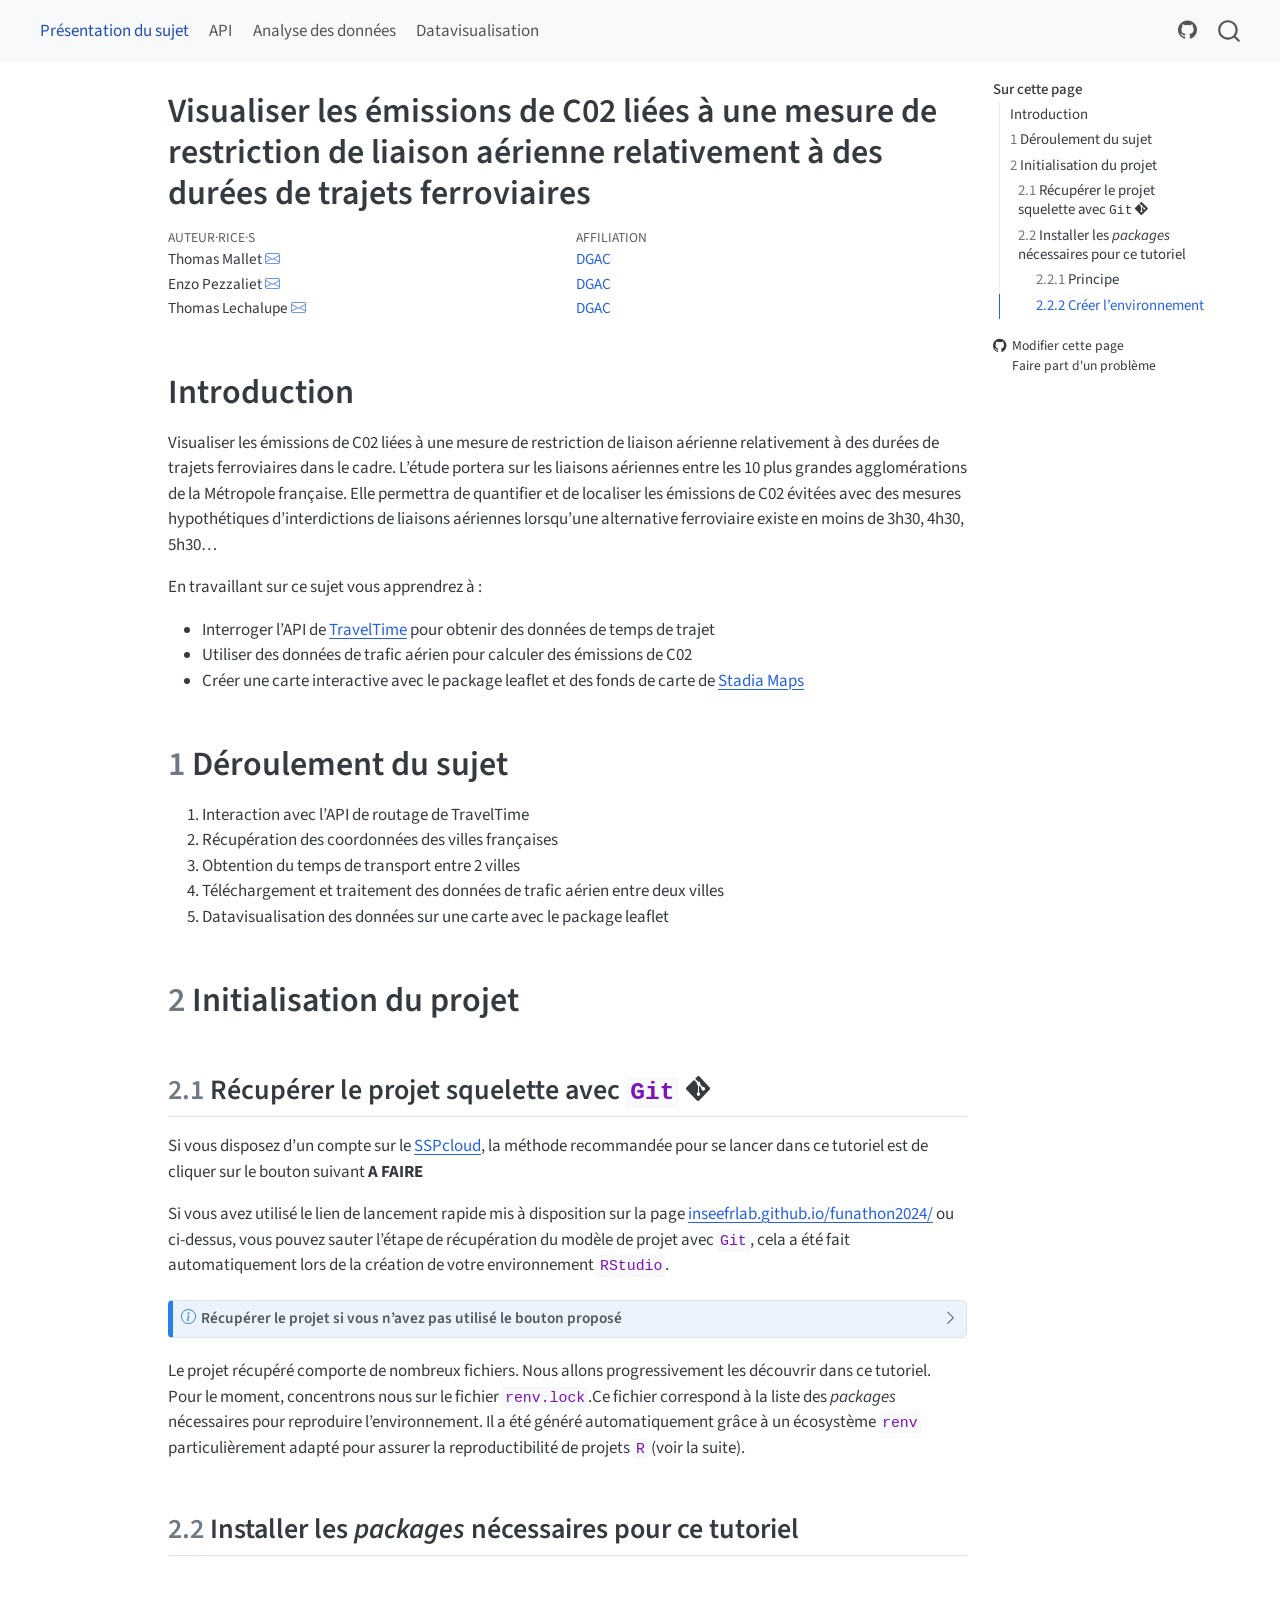
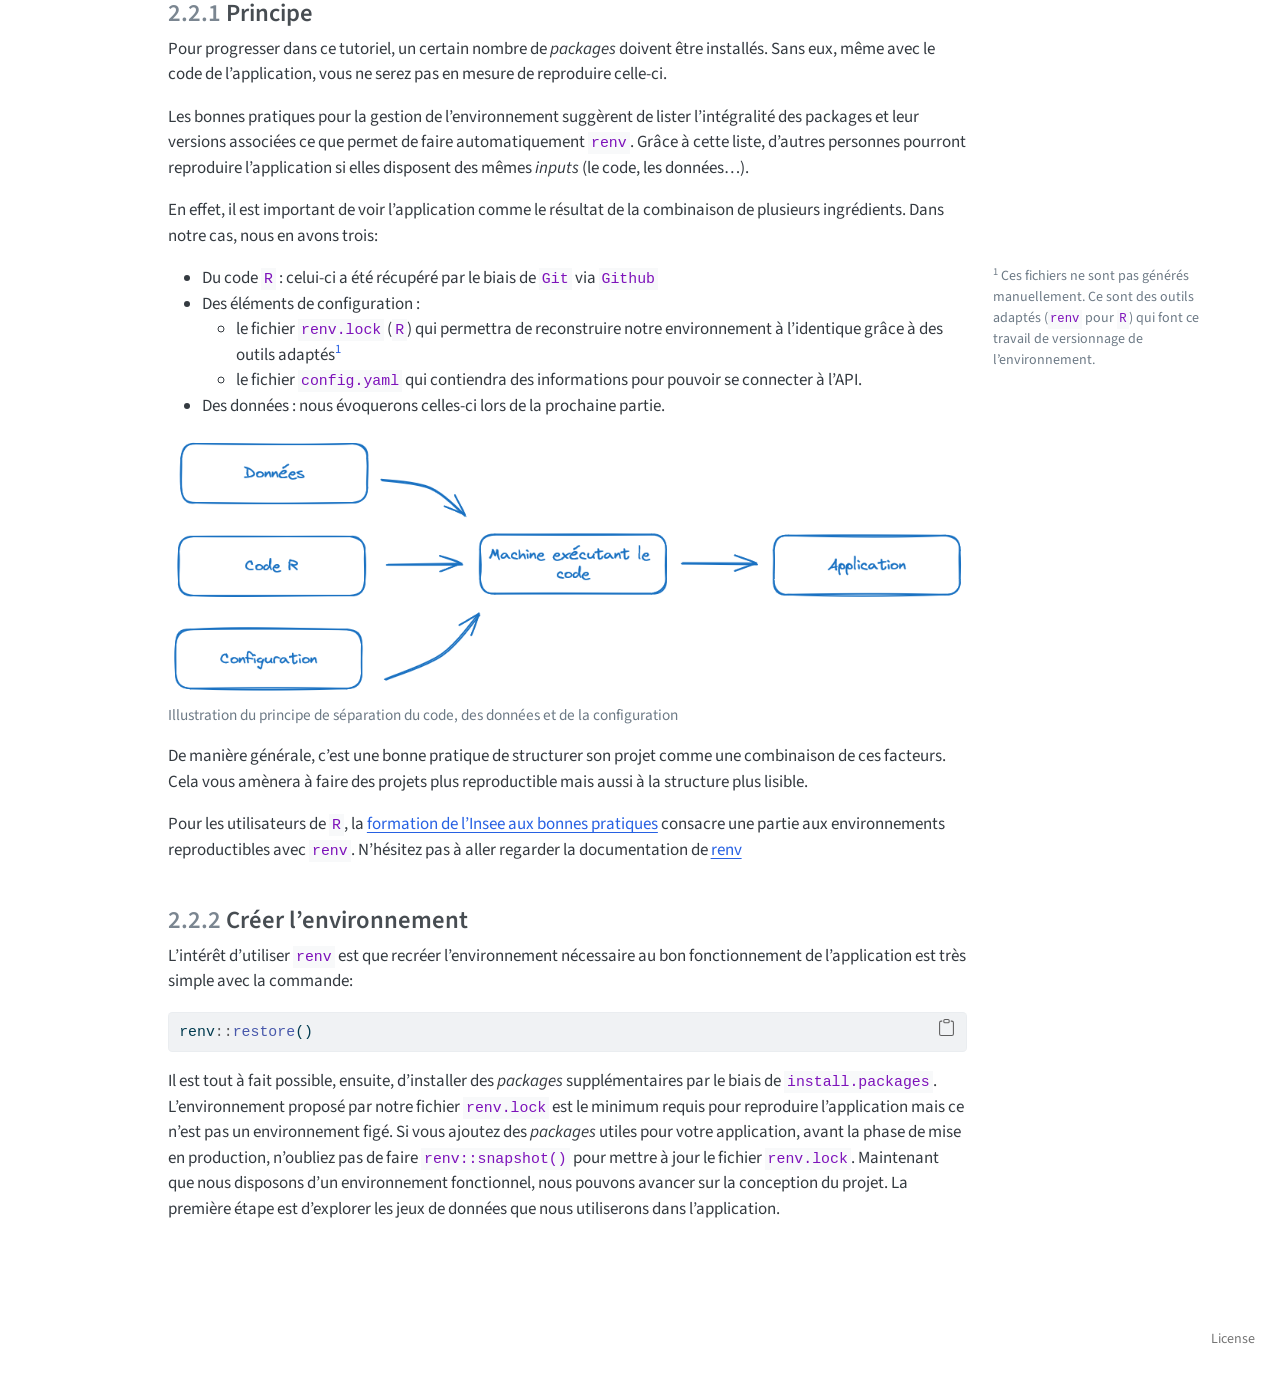
==== index.html @ 8d6a010e "Built site for gh-pages" ====
<!DOCTYPE html>
<html xmlns="http://www.w3.org/1999/xhtml" lang="fr-FR" xml:lang="fr-FR"><head>

<meta charset="utf-8">
<meta name="generator" content="quarto-1.4.555">

<meta name="viewport" content="width=device-width, initial-scale=1.0, user-scalable=yes">

<meta name="author" content="Thomas Mallet">
<meta name="author" content="Enzo Pezzaliet">
<meta name="author" content="Thomas Lechalupe">

<title>Funathon 2024 - Sujet 2 - Visualiser les émissions de C02 liées à une mesure de restriction de liaison aérienne relativement à des durées de trajets ferroviaires</title>
<style>
code{white-space: pre-wrap;}
span.smallcaps{font-variant: small-caps;}
div.columns{display: flex; gap: min(4vw, 1.5em);}
div.column{flex: auto; overflow-x: auto;}
div.hanging-indent{margin-left: 1.5em; text-indent: -1.5em;}
ul.task-list{list-style: none;}
ul.task-list li input[type="checkbox"] {
  width: 0.8em;
  margin: 0 0.8em 0.2em -1em; /* quarto-specific, see https://github.com/quarto-dev/quarto-cli/issues/4556 */ 
  vertical-align: middle;
}
/* CSS for syntax highlighting */
pre > code.sourceCode { white-space: pre; position: relative; }
pre > code.sourceCode > span { line-height: 1.25; }
pre > code.sourceCode > span:empty { height: 1.2em; }
.sourceCode { overflow: visible; }
code.sourceCode > span { color: inherit; text-decoration: inherit; }
div.sourceCode { margin: 1em 0; }
pre.sourceCode { margin: 0; }
@media screen {
div.sourceCode { overflow: auto; }
}
@media print {
pre > code.sourceCode { white-space: pre-wrap; }
pre > code.sourceCode > span { text-indent: -5em; padding-left: 5em; }
}
pre.numberSource code
  { counter-reset: source-line 0; }
pre.numberSource code > span
  { position: relative; left: -4em; counter-increment: source-line; }
pre.numberSource code > span > a:first-child::before
  { content: counter(source-line);
    position: relative; left: -1em; text-align: right; vertical-align: baseline;
    border: none; display: inline-block;
    -webkit-touch-callout: none; -webkit-user-select: none;
    -khtml-user-select: none; -moz-user-select: none;
    -ms-user-select: none; user-select: none;
    padding: 0 4px; width: 4em;
  }
pre.numberSource { margin-left: 3em;  padding-left: 4px; }
div.sourceCode
  {   }
@media screen {
pre > code.sourceCode > span > a:first-child::before { text-decoration: underline; }
}
</style>


<script src="site_libs/quarto-nav/quarto-nav.js"></script>
<script src="site_libs/quarto-nav/headroom.min.js"></script>
<script src="site_libs/clipboard/clipboard.min.js"></script>
<script src="site_libs/quarto-search/autocomplete.umd.js"></script>
<script src="site_libs/quarto-search/fuse.min.js"></script>
<script src="site_libs/quarto-search/quarto-search.js"></script>
<meta name="quarto:offset" content="./">
<script src="site_libs/quarto-html/quarto.js"></script>
<script src="site_libs/quarto-html/popper.min.js"></script>
<script src="site_libs/quarto-html/tippy.umd.min.js"></script>
<script src="site_libs/quarto-html/anchor.min.js"></script>
<link href="site_libs/quarto-html/tippy.css" rel="stylesheet">
<link href="site_libs/quarto-html/quarto-syntax-highlighting.css" rel="stylesheet" id="quarto-text-highlighting-styles">
<script src="site_libs/bootstrap/bootstrap.min.js"></script>
<link href="site_libs/bootstrap/bootstrap-icons.css" rel="stylesheet">
<link href="site_libs/bootstrap/bootstrap.min.css" rel="stylesheet" id="quarto-bootstrap" data-mode="light">
<link href="site_libs/quarto-contrib/fontawesome6-0.1.0/all.css" rel="stylesheet">
<link href="site_libs/quarto-contrib/fontawesome6-0.1.0/latex-fontsize.css" rel="stylesheet">
<script id="quarto-search-options" type="application/json">{
  "location": "navbar",
  "copy-button": false,
  "collapse-after": 3,
  "panel-placement": "end",
  "type": "overlay",
  "limit": 50,
  "keyboard-shortcut": [
    "f",
    "/",
    "s"
  ],
  "show-item-context": false,
  "language": {
    "search-no-results-text": "Pas de résultats",
    "search-matching-documents-text": "documents trouvés",
    "search-copy-link-title": "Copier le lien vers la recherche",
    "search-hide-matches-text": "Cacher les correspondances additionnelles",
    "search-more-match-text": "correspondance de plus dans ce document",
    "search-more-matches-text": "correspondances de plus dans ce document",
    "search-clear-button-title": "Effacer",
    "search-text-placeholder": "",
    "search-detached-cancel-button-title": "Annuler",
    "search-submit-button-title": "Envoyer",
    "search-label": "Recherche"
  }
}</script>


<link rel="stylesheet" href="style/custom_styles.css">
<meta property="og:title" content="Funathon 2024 - Sujet 2 - Visualiser les émissions de C02 liées à une mesure de restriction de liaison aérienne relativement à des durées de trajets ferroviaires">
<meta property="og:description" content="Visualiser les émissions de C02 liées à une mesure de restriction de liaison aérienne relativement à des durées de trajets ferroviaires dans le cadre. L’étude portera sur les liaisons aériennes entre les 10 plus grandes agglomérations de la Métropole française. Elle permettra de quantifier et de localiser les émissions de C02 évitées avec des mesures hypothétiques d’interdictions de liaisons aériennes lorsqu’une alternative ferroviaire existe en moins de 3h30, 4h30, 5h30…">
<meta property="og:site_name" content="Funathon 2024 - Sujet 2">
</head>

<body class="nav-fixed">

<div id="quarto-search-results"></div>
  <header id="quarto-header" class="headroom fixed-top">
    <nav class="navbar navbar-expand-lg " data-bs-theme="dark">
      <div class="navbar-container container-fluid">
            <div id="quarto-search" class="" title="Recherche"></div>
          <button class="navbar-toggler" type="button" data-bs-toggle="collapse" data-bs-target="#navbarCollapse" aria-controls="navbarCollapse" aria-expanded="false" aria-label="Basculer la navigation" onclick="if (window.quartoToggleHeadroom) { window.quartoToggleHeadroom(); }">
  <span class="navbar-toggler-icon"></span>
</button>
          <div class="collapse navbar-collapse" id="navbarCollapse">
            <ul class="navbar-nav navbar-nav-scroll me-auto">
  <li class="nav-item">
    <a class="nav-link active" href="./index.html" aria-current="page"> 
<span class="menu-text">Présentation du sujet</span></a>
  </li>  
  <li class="nav-item">
    <a class="nav-link" href="./1-api.html"> 
<span class="menu-text">API</span></a>
  </li>  
  <li class="nav-item">
    <a class="nav-link" href="./2-analyse.html"> 
<span class="menu-text">Analyse des données</span></a>
  </li>  
  <li class="nav-item">
    <a class="nav-link" href="./3-dataviz.html"> 
<span class="menu-text">Datavisualisation</span></a>
  </li>  
</ul>
            <ul class="navbar-nav navbar-nav-scroll ms-auto">
  <li class="nav-item compact">
    <a class="nav-link" href="https://github.com/InseeFrLab/funathon2024_sujet1"> <i class="bi bi-github" role="img" aria-label="GitHub">
</i> 
<span class="menu-text"></span></a>
  </li>  
</ul>
          </div> <!-- /navcollapse -->
          <div class="quarto-navbar-tools">
</div>
      </div> <!-- /container-fluid -->
    </nav>
</header>
<!-- content -->
<div id="quarto-content" class="quarto-container page-columns page-rows-contents page-layout-article page-navbar">
<!-- sidebar -->
<!-- margin-sidebar -->
    <div id="quarto-margin-sidebar" class="sidebar margin-sidebar">
        <nav id="TOC" role="doc-toc" class="toc-active">
    <h2 id="toc-title">Sur cette page</h2>
   
  <ul>
  <li><a href="#introduction" id="toc-introduction" class="nav-link active" data-scroll-target="#introduction">Introduction</a></li>
  <li><a href="#déroulement-du-sujet" id="toc-déroulement-du-sujet" class="nav-link" data-scroll-target="#déroulement-du-sujet"><span class="header-section-number">1</span> Déroulement du sujet</a></li>
  <li><a href="#initialisation-du-projet" id="toc-initialisation-du-projet" class="nav-link" data-scroll-target="#initialisation-du-projet"><span class="header-section-number">2</span> Initialisation du projet</a>
  <ul class="collapse">
  <li><a href="#récupérer-le-projet-squelette-avec-git" id="toc-récupérer-le-projet-squelette-avec-git" class="nav-link" data-scroll-target="#récupérer-le-projet-squelette-avec-git"><span class="header-section-number">2.1</span> Récupérer le projet squelette avec <code>Git</code> <i class="fa-brands fa-git-alt" aria-label="git-alt"></i></a></li>
  <li><a href="#installer-les-packages-nécessaires-pour-ce-tutoriel" id="toc-installer-les-packages-nécessaires-pour-ce-tutoriel" class="nav-link" data-scroll-target="#installer-les-packages-nécessaires-pour-ce-tutoriel"><span class="header-section-number">2.2</span> Installer les <em>packages</em> nécessaires pour ce tutoriel</a>
  <ul class="collapse">
  <li><a href="#principe" id="toc-principe" class="nav-link" data-scroll-target="#principe"><span class="header-section-number">2.2.1</span> Principe</a></li>
  <li><a href="#créer-lenvironnement" id="toc-créer-lenvironnement" class="nav-link" data-scroll-target="#créer-lenvironnement"><span class="header-section-number">2.2.2</span> Créer l’environnement</a></li>
  </ul></li>
  </ul></li>
  </ul>
<div class="toc-actions"><ul><li><a href="https://github.com/InseeFrLab/funathon2024_sujet1/edit/main/index.qmd" class="toc-action"><i class="bi bi-github"></i>Modifier cette page</a></li><li><a href="https://github.com/InseeFrLab/funathon2024_sujet1/issues/new" class="toc-action"><i class="bi empty"></i>Faire part d'un problème</a></li></ul></div></nav>
    </div>
<!-- main -->
<main class="content page-columns page-full" id="quarto-document-content">

<header id="title-block-header" class="quarto-title-block default">
<div class="quarto-title">
<h1 class="title">Visualiser les émissions de C02 liées à une mesure de restriction de liaison aérienne relativement à des durées de trajets ferroviaires</h1>
</div>


<div class="quarto-title-meta-author">
  <div class="quarto-title-meta-heading">Auteur·rice·s</div>
  <div class="quarto-title-meta-heading">Affiliation</div>
  
    <div class="quarto-title-meta-contents">
    <p class="author">Thomas Mallet <a href="mailto:thomas.mallet@aviation-civile.gouv.fr" class="quarto-title-author-email"><i class="bi bi-envelope"></i></a> </p>
  </div>
  <div class="quarto-title-meta-contents">
        <p class="affiliation">
            <a href="https://droits-passagers-aeriens.aviation-civile.gouv.fr/public/qui-sommes-nous">DGAC</a>
          </p>
      </div>
    <div class="quarto-title-meta-contents">
    <p class="author">Enzo Pezzaliet <a href="mailto:enzo.pezzali@aviation-civile.gouv.fr" class="quarto-title-author-email"><i class="bi bi-envelope"></i></a> </p>
  </div>
  <div class="quarto-title-meta-contents">
        <p class="affiliation">
            <a href="https://droits-passagers-aeriens.aviation-civile.gouv.fr/public/qui-sommes-nous">DGAC</a>
          </p>
      </div>
    <div class="quarto-title-meta-contents">
    <p class="author">Thomas Lechalupe <a href="mailto:thomas.lechalupe@aviation-civile.gouv.fr" class="quarto-title-author-email"><i class="bi bi-envelope"></i></a> </p>
  </div>
  <div class="quarto-title-meta-contents">
        <p class="affiliation">
            <a href="https://droits-passagers-aeriens.aviation-civile.gouv.fr/public/qui-sommes-nous">DGAC</a>
          </p>
      </div>
  </div>

<div class="quarto-title-meta">

      
  
    
  </div>
  


</header>


<section id="introduction" class="level1 unnumbered">
<h1 class="unnumbered">Introduction</h1>
<p>Visualiser les émissions de C02 liées à une mesure de restriction de liaison aérienne relativement à des durées de trajets ferroviaires dans le cadre. L’étude portera sur les liaisons aériennes entre les 10 plus grandes agglomérations de la Métropole française. Elle permettra de quantifier et de localiser les émissions de C02 évitées avec des mesures hypothétiques d’interdictions de liaisons aériennes lorsqu’une alternative ferroviaire existe en moins de 3h30, 4h30, 5h30…</p>
<p>En travaillant sur ce sujet vous apprendrez à :</p>
<ul>
<li>Interroger l’API de <a href="https://traveltime.com/">TravelTime</a> pour obtenir des données de temps de trajet</li>
<li>Utiliser des données de trafic aérien pour calculer des émissions de C02</li>
<li>Créer une carte interactive avec le package leaflet et des fonds de carte de <a href="https://stadiamaps.com/">Stadia Maps</a></li>
</ul>
</section>
<section id="déroulement-du-sujet" class="level1" data-number="1">
<h1 data-number="1"><span class="header-section-number">1</span> Déroulement du sujet</h1>
<ol type="1">
<li>Interaction avec l’API de routage de TravelTime</li>
<li>Récupération des coordonnées des villes françaises</li>
<li>Obtention du temps de transport entre 2 villes</li>
<li>Téléchargement et traitement des données de trafic aérien entre deux villes</li>
<li>Datavisualisation des données sur une carte avec le package leaflet</li>
</ol>
</section>
<section id="initialisation-du-projet" class="level1 page-columns page-full" data-number="2">
<h1 data-number="2"><span class="header-section-number">2</span> Initialisation du projet</h1>
<section id="récupérer-le-projet-squelette-avec-git" class="level2" data-number="2.1">
<h2 data-number="2.1" class="anchored" data-anchor-id="récupérer-le-projet-squelette-avec-git"><span class="header-section-number">2.1</span> Récupérer le projet squelette avec <code>Git</code> <i class="fa-brands fa-git-alt" aria-label="git-alt"></i></h2>
<p>Si vous disposez d’un compte sur le <a href="https://www.sspcloud.fr/">SSPcloud</a>, la méthode recommandée pour se lancer dans ce tutoriel est de cliquer sur le bouton suivant <strong>A FAIRE</strong></p>
<p>Si vous avez utilisé le lien de lancement rapide mis à disposition sur la page <a href="https://inseefrlab.github.io/funathon2024/">inseefrlab.github.io/funathon2024/</a> ou ci-dessus, vous pouvez sauter l’étape de récupération du modèle de projet avec <code>Git</code>, cela a été fait automatiquement lors de la création de votre environnement <code>RStudio</code>.</p>
<div class="callout callout-style-default callout-note callout-titled">
<div class="callout-header d-flex align-content-center" data-bs-toggle="collapse" data-bs-target=".callout-1-contents" aria-controls="callout-1" aria-expanded="false" aria-label="Toggle callout">
<div class="callout-icon-container">
<i class="callout-icon"></i>
</div>
<div class="callout-title-container flex-fill">
Récupérer le projet si vous n’avez pas utilisé le bouton proposé
</div>
<div class="callout-btn-toggle d-inline-block border-0 py-1 ps-1 pe-0 float-end"><i class="callout-toggle"></i></div>
</div>
<div id="callout-1" class="callout-1-contents callout-collapse collapse">
<div class="callout-body-container callout-body">
<div class="tabset-margin-container"></div><div class="panel-tabset">
<ul class="nav nav-tabs" role="tablist"><li class="nav-item" role="presentation"><a class="nav-link active" id="tabset-1-1-tab" data-bs-toggle="tab" data-bs-target="#tabset-1-1" role="tab" aria-controls="tabset-1-1" aria-selected="true">Interface graphique</a></li><li class="nav-item" role="presentation"><a class="nav-link" id="tabset-1-2-tab" data-bs-toggle="tab" data-bs-target="#tabset-1-2" role="tab" aria-controls="tabset-1-2" aria-selected="false">Depuis le terminal</a></li></ul>
<div class="tab-content">
<div id="tabset-1-1" class="tab-pane active" role="tabpanel" aria-labelledby="tabset-1-1-tab">
<p>La fiche <code>utilitR</code> sur l’<a href="https://book.utilitr.org/03_Fiches_thematiques/Fiche_git_utilisation.html#recuperer-url">utilisation de <code>Git</code></a> explicite la démarche générale pour récupérer du code grâce à <code>Git</code>. Il est recommandé de lire celle-ci si vous n’êtes pas familier de <code>Git</code>.</p>
<p>Les étapes suivantes permettront de récupérer le projet:</p>
<ul>
<li>1️⃣ En premier lieu, dans <code>RStudio</code>, créer un nouveau projet et sélectionner <code>Version Control</code>.</li>
</ul>
<p><img src="https://book.utilitr.org/pics_resized/git/create_project_1.png" class="img-fluid"></p>
<ul>
<li>2️⃣ Choisir <code>Git</code>, ce qui devrait ouvrir une fenêtre similaire à celle ci-dessous :</li>
</ul>
<p><img src="https://book.utilitr.org/pics_resized/git/create_project_2.png" class="img-fluid"></p>
<ul>
<li>3️⃣ Dans la fenêtre <code>Repository URL</code>, copier <code>{.r}https://github.com/inseefrlab/funathon2024_sujet1.git</code> laisser les valeurs par défaut qui viennent ensuite et créer le projet.</li>
</ul>
</div>
<div id="tabset-1-2" class="tab-pane" role="tabpanel" aria-labelledby="tabset-1-2-tab">
<p>Après avoir ouvert un terminal dans <code>RStudio</code>, exécuter</p>
<div class="sourceCode" id="cb1"><pre class="sourceCode bash code-with-copy"><code class="sourceCode bash"><span id="cb1-1"><a href="#cb1-1" aria-hidden="true" tabindex="-1"></a><span class="fu">git</span> clone https://github.com/inseefrlab/funathon2024_sujet1.git</span></code><button title="Copier vers le presse-papier" class="code-copy-button"><i class="bi"></i></button></pre></div>
<p>puis, dans l’explorateur de fichiers (fenêtre en bas à droite), cliquer sur le fichier <code>RTraffic.Rproj</code> pour ouvrir le projet.</p>
</div>
</div>
</div>
</div>
</div>
</div>
<p>Le projet récupéré comporte de nombreux fichiers. Nous allons progressivement les découvrir dans ce tutoriel. Pour le moment, concentrons nous sur le fichier <code>renv.lock</code>.Ce fichier correspond à la liste des <em>packages</em> nécessaires pour reproduire l’environnement. Il a été généré automatiquement grâce à un écosystème <code>renv</code> particulièrement adapté pour assurer la reproductibilité de projets <code>R</code> (voir la suite).</p>
</section>
<section id="installer-les-packages-nécessaires-pour-ce-tutoriel" class="level2 page-columns page-full" data-number="2.2">
<h2 data-number="2.2" class="anchored" data-anchor-id="installer-les-packages-nécessaires-pour-ce-tutoriel"><span class="header-section-number">2.2</span> Installer les <em>packages</em> nécessaires pour ce tutoriel</h2>
<section id="principe" class="level3 page-columns page-full" data-number="2.2.1">
<h3 data-number="2.2.1" class="anchored" data-anchor-id="principe"><span class="header-section-number">2.2.1</span> Principe</h3>
<p>Pour progresser dans ce tutoriel, un certain nombre de <em>packages</em> doivent être installés. Sans eux, même avec le code de l’application, vous ne serez pas en mesure de reproduire celle-ci.</p>
<p>Les bonnes pratiques pour la gestion de l’environnement suggèrent de lister l’intégralité des packages et leur versions associées ce que permet de faire automatiquement <code>renv</code>. Grâce à cette liste, d’autres personnes pourront reproduire l’application si elles disposent des mêmes <em>inputs</em> (le code, les données…).</p>
<p>En effet, il est important de voir l’application comme le résultat de la combinaison de plusieurs ingrédients. Dans notre cas, nous en avons trois:</p>
<ul>
<li>Du code <code>R</code> : celui-ci a été récupéré par le biais de <code>Git</code> via <code>Github</code></li>
<li>Des éléments de configuration :
<ul>
<li>le fichier <code>renv.lock</code> (<code>R</code>) qui permettra de reconstruire notre environnement à l’identique grâce à des outils adaptés<a href="#fn1" class="footnote-ref" id="fnref1" role="doc-noteref"><sup>1</sup></a></li>
<li>le fichier <code>config.yaml</code> qui contiendra des informations pour pouvoir se connecter à l’API.</li>
</ul></li>
<li>Des données : nous évoquerons celles-ci lors de la prochaine partie.</li>
</ul>
<div class="no-row-height column-margin column-container"><div id="fn1"><p><sup>1</sup>&nbsp;Ces fichiers ne sont pas générés manuellement. Ce sont des outils adaptés (<code>renv</code> pour <code>R</code>) qui font ce travail de versionnage de l’environnement.</p></div></div><div class="quarto-figure quarto-figure-center">
<figure class="figure">
<p><img src="img/environment.png" class="img-fluid figure-img"></p>
<figcaption>Illustration du principe de séparation du code, des données et de la configuration</figcaption>
</figure>
</div>
<p>De manière générale, c’est une bonne pratique de structurer son projet comme une combinaison de ces facteurs. Cela vous amènera à faire des projets plus reproductible mais aussi à la structure plus lisible.</p>
<p>Pour les utilisateurs de <code>R</code>, la <a href="https://inseefrlab.github.io/formation-bonnes-pratiques-git-R/">formation de l’Insee aux bonnes pratiques</a> consacre une partie aux environnements reproductibles avec <code>renv</code>. N’hésitez pas à aller regarder la documentation de <a href="https://rstudio.github.io/renv/articles/renv.html">renv</a></p>
</section>
<section id="créer-lenvironnement" class="level3" data-number="2.2.2">
<h3 data-number="2.2.2" class="anchored" data-anchor-id="créer-lenvironnement"><span class="header-section-number">2.2.2</span> Créer l’environnement</h3>
<p>L’intérêt d’utiliser <code>renv</code> est que recréer l’environnement nécessaire au bon fonctionnement de l’application est très simple avec la commande:</p>
<div class="sourceCode" id="cb2"><pre class="sourceCode r code-with-copy"><code class="sourceCode r"><span id="cb2-1"><a href="#cb2-1" aria-hidden="true" tabindex="-1"></a>renv<span class="sc">::</span><span class="fu">restore</span>()</span></code><button title="Copier vers le presse-papier" class="code-copy-button"><i class="bi"></i></button></pre></div>
<p>Il est tout à fait possible, ensuite, d’installer des <em>packages</em> supplémentaires par le biais de <code>install.packages</code>. L’environnement proposé par notre fichier <code>renv.lock</code> est le minimum requis pour reproduire l’application mais ce n’est pas un environnement figé. Si vous ajoutez des <em>packages</em> utiles pour votre application, avant la phase de mise en production, n’oubliez pas de faire <code>renv::snapshot()</code> pour mettre à jour le fichier <code>renv.lock</code>. Maintenant que nous disposons d’un environnement fonctionnel, nous pouvons avancer sur la conception du projet. La première étape est d’explorer les jeux de données que nous utiliserons dans l’application.</p>


</section>
</section>
</section>


</main> <!-- /main -->
<script id="quarto-html-after-body" type="application/javascript">
window.document.addEventListener("DOMContentLoaded", function (event) {
  const toggleBodyColorMode = (bsSheetEl) => {
    const mode = bsSheetEl.getAttribute("data-mode");
    const bodyEl = window.document.querySelector("body");
    if (mode === "dark") {
      bodyEl.classList.add("quarto-dark");
      bodyEl.classList.remove("quarto-light");
    } else {
      bodyEl.classList.add("quarto-light");
      bodyEl.classList.remove("quarto-dark");
    }
  }
  const toggleBodyColorPrimary = () => {
    const bsSheetEl = window.document.querySelector("link#quarto-bootstrap");
    if (bsSheetEl) {
      toggleBodyColorMode(bsSheetEl);
    }
  }
  toggleBodyColorPrimary();  
  const icon = "";
  const anchorJS = new window.AnchorJS();
  anchorJS.options = {
    placement: 'right',
    icon: icon
  };
  anchorJS.add('.anchored');
  const isCodeAnnotation = (el) => {
    for (const clz of el.classList) {
      if (clz.startsWith('code-annotation-')) {                     
        return true;
      }
    }
    return false;
  }
  const clipboard = new window.ClipboardJS('.code-copy-button', {
    text: function(trigger) {
      const codeEl = trigger.previousElementSibling.cloneNode(true);
      for (const childEl of codeEl.children) {
        if (isCodeAnnotation(childEl)) {
          childEl.remove();
        }
      }
      return codeEl.innerText;
    }
  });
  clipboard.on('success', function(e) {
    // button target
    const button = e.trigger;
    // don't keep focus
    button.blur();
    // flash "checked"
    button.classList.add('code-copy-button-checked');
    var currentTitle = button.getAttribute("title");
    button.setAttribute("title", "Copié");
    let tooltip;
    if (window.bootstrap) {
      button.setAttribute("data-bs-toggle", "tooltip");
      button.setAttribute("data-bs-placement", "left");
      button.setAttribute("data-bs-title", "Copié");
      tooltip = new bootstrap.Tooltip(button, 
        { trigger: "manual", 
          customClass: "code-copy-button-tooltip",
          offset: [0, -8]});
      tooltip.show();    
    }
    setTimeout(function() {
      if (tooltip) {
        tooltip.hide();
        button.removeAttribute("data-bs-title");
        button.removeAttribute("data-bs-toggle");
        button.removeAttribute("data-bs-placement");
      }
      button.setAttribute("title", currentTitle);
      button.classList.remove('code-copy-button-checked');
    }, 1000);
    // clear code selection
    e.clearSelection();
  });
    var localhostRegex = new RegExp(/^(?:http|https):\/\/localhost\:?[0-9]*\//);
    var mailtoRegex = new RegExp(/^mailto:/);
      var filterRegex = new RegExp("https:\/\/inseefrlab\.github\.io\/funathon2024_sujet1\/");
    var isInternal = (href) => {
        return filterRegex.test(href) || localhostRegex.test(href) || mailtoRegex.test(href);
    }
    // Inspect non-navigation links and adorn them if external
 	var links = window.document.querySelectorAll('a[href]:not(.nav-link):not(.navbar-brand):not(.toc-action):not(.sidebar-link):not(.sidebar-item-toggle):not(.pagination-link):not(.no-external):not([aria-hidden]):not(.dropdown-item):not(.quarto-navigation-tool)');
    for (var i=0; i<links.length; i++) {
      const link = links[i];
      if (!isInternal(link.href)) {
        // undo the damage that might have been done by quarto-nav.js in the case of
        // links that we want to consider external
        if (link.dataset.originalHref !== undefined) {
          link.href = link.dataset.originalHref;
        }
      }
    }
  function tippyHover(el, contentFn, onTriggerFn, onUntriggerFn) {
    const config = {
      allowHTML: true,
      maxWidth: 500,
      delay: 100,
      arrow: false,
      appendTo: function(el) {
          return el.parentElement;
      },
      interactive: true,
      interactiveBorder: 10,
      theme: 'quarto',
      placement: 'bottom-start',
    };
    if (contentFn) {
      config.content = contentFn;
    }
    if (onTriggerFn) {
      config.onTrigger = onTriggerFn;
    }
    if (onUntriggerFn) {
      config.onUntrigger = onUntriggerFn;
    }
    window.tippy(el, config); 
  }
  const noterefs = window.document.querySelectorAll('a[role="doc-noteref"]');
  for (var i=0; i<noterefs.length; i++) {
    const ref = noterefs[i];
    tippyHover(ref, function() {
      // use id or data attribute instead here
      let href = ref.getAttribute('data-footnote-href') || ref.getAttribute('href');
      try { href = new URL(href).hash; } catch {}
      const id = href.replace(/^#\/?/, "");
      const note = window.document.getElementById(id);
      if (note) {
        return note.innerHTML;
      } else {
        return "";
      }
    });
  }
  const xrefs = window.document.querySelectorAll('a.quarto-xref');
  const processXRef = (id, note) => {
    // Strip column container classes
    const stripColumnClz = (el) => {
      el.classList.remove("page-full", "page-columns");
      if (el.children) {
        for (const child of el.children) {
          stripColumnClz(child);
        }
      }
    }
    stripColumnClz(note)
    if (id === null || id.startsWith('sec-')) {
      // Special case sections, only their first couple elements
      const container = document.createElement("div");
      if (note.children && note.children.length > 2) {
        container.appendChild(note.children[0].cloneNode(true));
        for (let i = 1; i < note.children.length; i++) {
          const child = note.children[i];
          if (child.tagName === "P" && child.innerText === "") {
            continue;
          } else {
            container.appendChild(child.cloneNode(true));
            break;
          }
        }
        if (window.Quarto?.typesetMath) {
          window.Quarto.typesetMath(container);
        }
        return container.innerHTML
      } else {
        if (window.Quarto?.typesetMath) {
          window.Quarto.typesetMath(note);
        }
        return note.innerHTML;
      }
    } else {
      // Remove any anchor links if they are present
      const anchorLink = note.querySelector('a.anchorjs-link');
      if (anchorLink) {
        anchorLink.remove();
      }
      if (window.Quarto?.typesetMath) {
        window.Quarto.typesetMath(note);
      }
      // TODO in 1.5, we should make sure this works without a callout special case
      if (note.classList.contains("callout")) {
        return note.outerHTML;
      } else {
        return note.innerHTML;
      }
    }
  }
  for (var i=0; i<xrefs.length; i++) {
    const xref = xrefs[i];
    tippyHover(xref, undefined, function(instance) {
      instance.disable();
      let url = xref.getAttribute('href');
      let hash = undefined; 
      if (url.startsWith('#')) {
        hash = url;
      } else {
        try { hash = new URL(url).hash; } catch {}
      }
      if (hash) {
        const id = hash.replace(/^#\/?/, "");
        const note = window.document.getElementById(id);
        if (note !== null) {
          try {
            const html = processXRef(id, note.cloneNode(true));
            instance.setContent(html);
          } finally {
            instance.enable();
            instance.show();
          }
        } else {
          // See if we can fetch this
          fetch(url.split('#')[0])
          .then(res => res.text())
          .then(html => {
            const parser = new DOMParser();
            const htmlDoc = parser.parseFromString(html, "text/html");
            const note = htmlDoc.getElementById(id);
            if (note !== null) {
              const html = processXRef(id, note);
              instance.setContent(html);
            } 
          }).finally(() => {
            instance.enable();
            instance.show();
          });
        }
      } else {
        // See if we can fetch a full url (with no hash to target)
        // This is a special case and we should probably do some content thinning / targeting
        fetch(url)
        .then(res => res.text())
        .then(html => {
          const parser = new DOMParser();
          const htmlDoc = parser.parseFromString(html, "text/html");
          const note = htmlDoc.querySelector('main.content');
          if (note !== null) {
            // This should only happen for chapter cross references
            // (since there is no id in the URL)
            // remove the first header
            if (note.children.length > 0 && note.children[0].tagName === "HEADER") {
              note.children[0].remove();
            }
            const html = processXRef(null, note);
            instance.setContent(html);
          } 
        }).finally(() => {
          instance.enable();
          instance.show();
        });
      }
    }, function(instance) {
    });
  }
      let selectedAnnoteEl;
      const selectorForAnnotation = ( cell, annotation) => {
        let cellAttr = 'data-code-cell="' + cell + '"';
        let lineAttr = 'data-code-annotation="' +  annotation + '"';
        const selector = 'span[' + cellAttr + '][' + lineAttr + ']';
        return selector;
      }
      const selectCodeLines = (annoteEl) => {
        const doc = window.document;
        const targetCell = annoteEl.getAttribute("data-target-cell");
        const targetAnnotation = annoteEl.getAttribute("data-target-annotation");
        const annoteSpan = window.document.querySelector(selectorForAnnotation(targetCell, targetAnnotation));
        const lines = annoteSpan.getAttribute("data-code-lines").split(",");
        const lineIds = lines.map((line) => {
          return targetCell + "-" + line;
        })
        let top = null;
        let height = null;
        let parent = null;
        if (lineIds.length > 0) {
            //compute the position of the single el (top and bottom and make a div)
            const el = window.document.getElementById(lineIds[0]);
            top = el.offsetTop;
            height = el.offsetHeight;
            parent = el.parentElement.parentElement;
          if (lineIds.length > 1) {
            const lastEl = window.document.getElementById(lineIds[lineIds.length - 1]);
            const bottom = lastEl.offsetTop + lastEl.offsetHeight;
            height = bottom - top;
          }
          if (top !== null && height !== null && parent !== null) {
            // cook up a div (if necessary) and position it 
            let div = window.document.getElementById("code-annotation-line-highlight");
            if (div === null) {
              div = window.document.createElement("div");
              div.setAttribute("id", "code-annotation-line-highlight");
              div.style.position = 'absolute';
              parent.appendChild(div);
            }
            div.style.top = top - 2 + "px";
            div.style.height = height + 4 + "px";
            div.style.left = 0;
            let gutterDiv = window.document.getElementById("code-annotation-line-highlight-gutter");
            if (gutterDiv === null) {
              gutterDiv = window.document.createElement("div");
              gutterDiv.setAttribute("id", "code-annotation-line-highlight-gutter");
              gutterDiv.style.position = 'absolute';
              const codeCell = window.document.getElementById(targetCell);
              const gutter = codeCell.querySelector('.code-annotation-gutter');
              gutter.appendChild(gutterDiv);
            }
            gutterDiv.style.top = top - 2 + "px";
            gutterDiv.style.height = height + 4 + "px";
          }
          selectedAnnoteEl = annoteEl;
        }
      };
      const unselectCodeLines = () => {
        const elementsIds = ["code-annotation-line-highlight", "code-annotation-line-highlight-gutter"];
        elementsIds.forEach((elId) => {
          const div = window.document.getElementById(elId);
          if (div) {
            div.remove();
          }
        });
        selectedAnnoteEl = undefined;
      };
        // Handle positioning of the toggle
    window.addEventListener(
      "resize",
      throttle(() => {
        elRect = undefined;
        if (selectedAnnoteEl) {
          selectCodeLines(selectedAnnoteEl);
        }
      }, 10)
    );
    function throttle(fn, ms) {
    let throttle = false;
    let timer;
      return (...args) => {
        if(!throttle) { // first call gets through
            fn.apply(this, args);
            throttle = true;
        } else { // all the others get throttled
            if(timer) clearTimeout(timer); // cancel #2
            timer = setTimeout(() => {
              fn.apply(this, args);
              timer = throttle = false;
            }, ms);
        }
      };
    }
      // Attach click handler to the DT
      const annoteDls = window.document.querySelectorAll('dt[data-target-cell]');
      for (const annoteDlNode of annoteDls) {
        annoteDlNode.addEventListener('click', (event) => {
          const clickedEl = event.target;
          if (clickedEl !== selectedAnnoteEl) {
            unselectCodeLines();
            const activeEl = window.document.querySelector('dt[data-target-cell].code-annotation-active');
            if (activeEl) {
              activeEl.classList.remove('code-annotation-active');
            }
            selectCodeLines(clickedEl);
            clickedEl.classList.add('code-annotation-active');
          } else {
            // Unselect the line
            unselectCodeLines();
            clickedEl.classList.remove('code-annotation-active');
          }
        });
      }
  const findCites = (el) => {
    const parentEl = el.parentElement;
    if (parentEl) {
      const cites = parentEl.dataset.cites;
      if (cites) {
        return {
          el,
          cites: cites.split(' ')
        };
      } else {
        return findCites(el.parentElement)
      }
    } else {
      return undefined;
    }
  };
  var bibliorefs = window.document.querySelectorAll('a[role="doc-biblioref"]');
  for (var i=0; i<bibliorefs.length; i++) {
    const ref = bibliorefs[i];
    const citeInfo = findCites(ref);
    if (citeInfo) {
      tippyHover(citeInfo.el, function() {
        var popup = window.document.createElement('div');
        citeInfo.cites.forEach(function(cite) {
          var citeDiv = window.document.createElement('div');
          citeDiv.classList.add('hanging-indent');
          citeDiv.classList.add('csl-entry');
          var biblioDiv = window.document.getElementById('ref-' + cite);
          if (biblioDiv) {
            citeDiv.innerHTML = biblioDiv.innerHTML;
          }
          popup.appendChild(citeDiv);
        });
        return popup.innerHTML;
      });
    }
  }
});
</script>
</div> <!-- /content -->
<footer class="footer">
  <div class="nav-footer">
    <div class="nav-footer-left">
      &nbsp;
    </div>   
    <div class="nav-footer-center">
      &nbsp;
    <div class="toc-actions d-sm-block d-md-none"><ul><li><a href="https://github.com/InseeFrLab/funathon2024_sujet1/edit/main/index.qmd" class="toc-action"><i class="bi bi-github"></i>Modifier cette page</a></li><li><a href="https://github.com/InseeFrLab/funathon2024_sujet1/issues/new" class="toc-action"><i class="bi empty"></i>Faire part d'un problème</a></li></ul></div></div>
    <div class="nav-footer-right">
      <ul class="footer-items list-unstyled">
    <li class="nav-item">
    <a class="nav-link" href="./LICENCE">
<p>License</p>
</a>
  </li>  
</ul>
    </div>
  </div>
</footer>




</body></html>
---- site_libs/quarto-html/tippy.css ----
.tippy-box[data-animation=fade][data-state=hidden]{opacity:0}[data-tippy-root]{max-width:calc(100vw - 10px)}.tippy-box{position:relative;background-color:#333;color:#fff;border-radius:4px;font-size:14px;line-height:1.4;white-space:normal;outline:0;transition-property:transform,visibility,opacity}.tippy-box[data-placement^=top]>.tippy-arrow{bottom:0}.tippy-box[data-placement^=top]>.tippy-arrow:before{bottom:-7px;left:0;border-width:8px 8px 0;border-top-color:initial;transform-origin:center top}.tippy-box[data-placement^=bottom]>.tippy-arrow{top:0}.tippy-box[data-placement^=bottom]>.tippy-arrow:before{top:-7px;left:0;border-width:0 8px 8px;border-bottom-color:initial;transform-origin:center bottom}.tippy-box[data-placement^=left]>.tippy-arrow{right:0}.tippy-box[data-placement^=left]>.tippy-arrow:before{border-width:8px 0 8px 8px;border-left-color:initial;right:-7px;transform-origin:center left}.tippy-box[data-placement^=right]>.tippy-arrow{left:0}.tippy-box[data-placement^=right]>.tippy-arrow:before{left:-7px;border-width:8px 8px 8px 0;border-right-color:initial;transform-origin:center right}.tippy-box[data-inertia][data-state=visible]{transition-timing-function:cubic-bezier(.54,1.5,.38,1.11)}.tippy-arrow{width:16px;height:16px;color:#333}.tippy-arrow:before{content:"";position:absolute;border-color:transparent;border-style:solid}.tippy-content{position:relative;padding:5px 9px;z-index:1}
---- site_libs/quarto-html/quarto-syntax-highlighting.css ----
/* quarto syntax highlight colors */
:root {
  --quarto-hl-ot-color: #003B4F;
  --quarto-hl-at-color: #657422;
  --quarto-hl-ss-color: #20794D;
  --quarto-hl-an-color: #5E5E5E;
  --quarto-hl-fu-color: #4758AB;
  --quarto-hl-st-color: #20794D;
  --quarto-hl-cf-color: #003B4F;
  --quarto-hl-op-color: #5E5E5E;
  --quarto-hl-er-color: #AD0000;
  --quarto-hl-bn-color: #AD0000;
  --quarto-hl-al-color: #AD0000;
  --quarto-hl-va-color: #111111;
  --quarto-hl-bu-color: inherit;
  --quarto-hl-ex-color: inherit;
  --quarto-hl-pp-color: #AD0000;
  --quarto-hl-in-color: #5E5E5E;
  --quarto-hl-vs-color: #20794D;
  --quarto-hl-wa-color: #5E5E5E;
  --quarto-hl-do-color: #5E5E5E;
  --quarto-hl-im-color: #00769E;
  --quarto-hl-ch-color: #20794D;
  --quarto-hl-dt-color: #AD0000;
  --quarto-hl-fl-color: #AD0000;
  --quarto-hl-co-color: #5E5E5E;
  --quarto-hl-cv-color: #5E5E5E;
  --quarto-hl-cn-color: #8f5902;
  --quarto-hl-sc-color: #5E5E5E;
  --quarto-hl-dv-color: #AD0000;
  --quarto-hl-kw-color: #003B4F;
}

/* other quarto variables */
:root {
  --quarto-font-monospace: SFMono-Regular, Menlo, Monaco, Consolas, "Liberation Mono", "Courier New", monospace;
}

pre > code.sourceCode > span {
  color: #003B4F;
}

code span {
  color: #003B4F;
}

code.sourceCode > span {
  color: #003B4F;
}

div.sourceCode,
div.sourceCode pre.sourceCode {
  color: #003B4F;
}

code span.ot {
  color: #003B4F;
  font-style: inherit;
}

code span.at {
  color: #657422;
  font-style: inherit;
}

code span.ss {
  color: #20794D;
  font-style: inherit;
}

code span.an {
  color: #5E5E5E;
  font-style: inherit;
}

code span.fu {
  color: #4758AB;
  font-style: inherit;
}

code span.st {
  color: #20794D;
  font-style: inherit;
}

code span.cf {
  color: #003B4F;
  font-style: inherit;
}

code span.op {
  color: #5E5E5E;
  font-style: inherit;
}

code span.er {
  color: #AD0000;
  font-style: inherit;
}

code span.bn {
  color: #AD0000;
  font-style: inherit;
}

code span.al {
  color: #AD0000;
  font-style: inherit;
}

code span.va {
  color: #111111;
  font-style: inherit;
}

code span.bu {
  font-style: inherit;
}

code span.ex {
  font-style: inherit;
}

code span.pp {
  color: #AD0000;
  font-style: inherit;
}

code span.in {
  color: #5E5E5E;
  font-style: inherit;
}

code span.vs {
  color: #20794D;
  font-style: inherit;
}

code span.wa {
  color: #5E5E5E;
  font-style: italic;
}

code span.do {
  color: #5E5E5E;
  font-style: italic;
}

code span.im {
  color: #00769E;
  font-style: inherit;
}

code span.ch {
  color: #20794D;
  font-style: inherit;
}

code span.dt {
  color: #AD0000;
  font-style: inherit;
}

code span.fl {
  color: #AD0000;
  font-style: inherit;
}

code span.co {
  color: #5E5E5E;
  font-style: inherit;
}

code span.cv {
  color: #5E5E5E;
  font-style: italic;
}

code span.cn {
  color: #8f5902;
  font-style: inherit;
}

code span.sc {
  color: #5E5E5E;
  font-style: inherit;
}

code span.dv {
  color: #AD0000;
  font-style: inherit;
}

code span.kw {
  color: #003B4F;
  font-style: inherit;
}

.prevent-inlining {
  content: "</";
}

/*# sourceMappingURL=debc5d5d77c3f9108843748ff7464032.css.map */
---- site_libs/quarto-contrib/fontawesome6-0.1.0/latex-fontsize.css ----
.fa-tiny {
  font-size: 0.5em;
}
.fa-scriptsize {
  font-size: 0.7em;
}
.fa-footnotesize {
  font-size: 0.8em;
}
.fa-small {
  font-size: 0.9em;
}
.fa-normalsize {
  font-size: 1em;
}
.fa-large {
  font-size: 1.2em;
}
.fa-Large {
  font-size: 1.5em;
}
.fa-LARGE {
  font-size: 1.75em;
}
.fa-huge {
  font-size: 2em;
}
.fa-Huge {
  font-size: 2.5em;
}
---- style/custom_styles.css ----
.long-output {
  color: rgb(0, 0, 0);
  max-height: 300px;
  overflow: scroll;
  background: #f0f0f0;
}
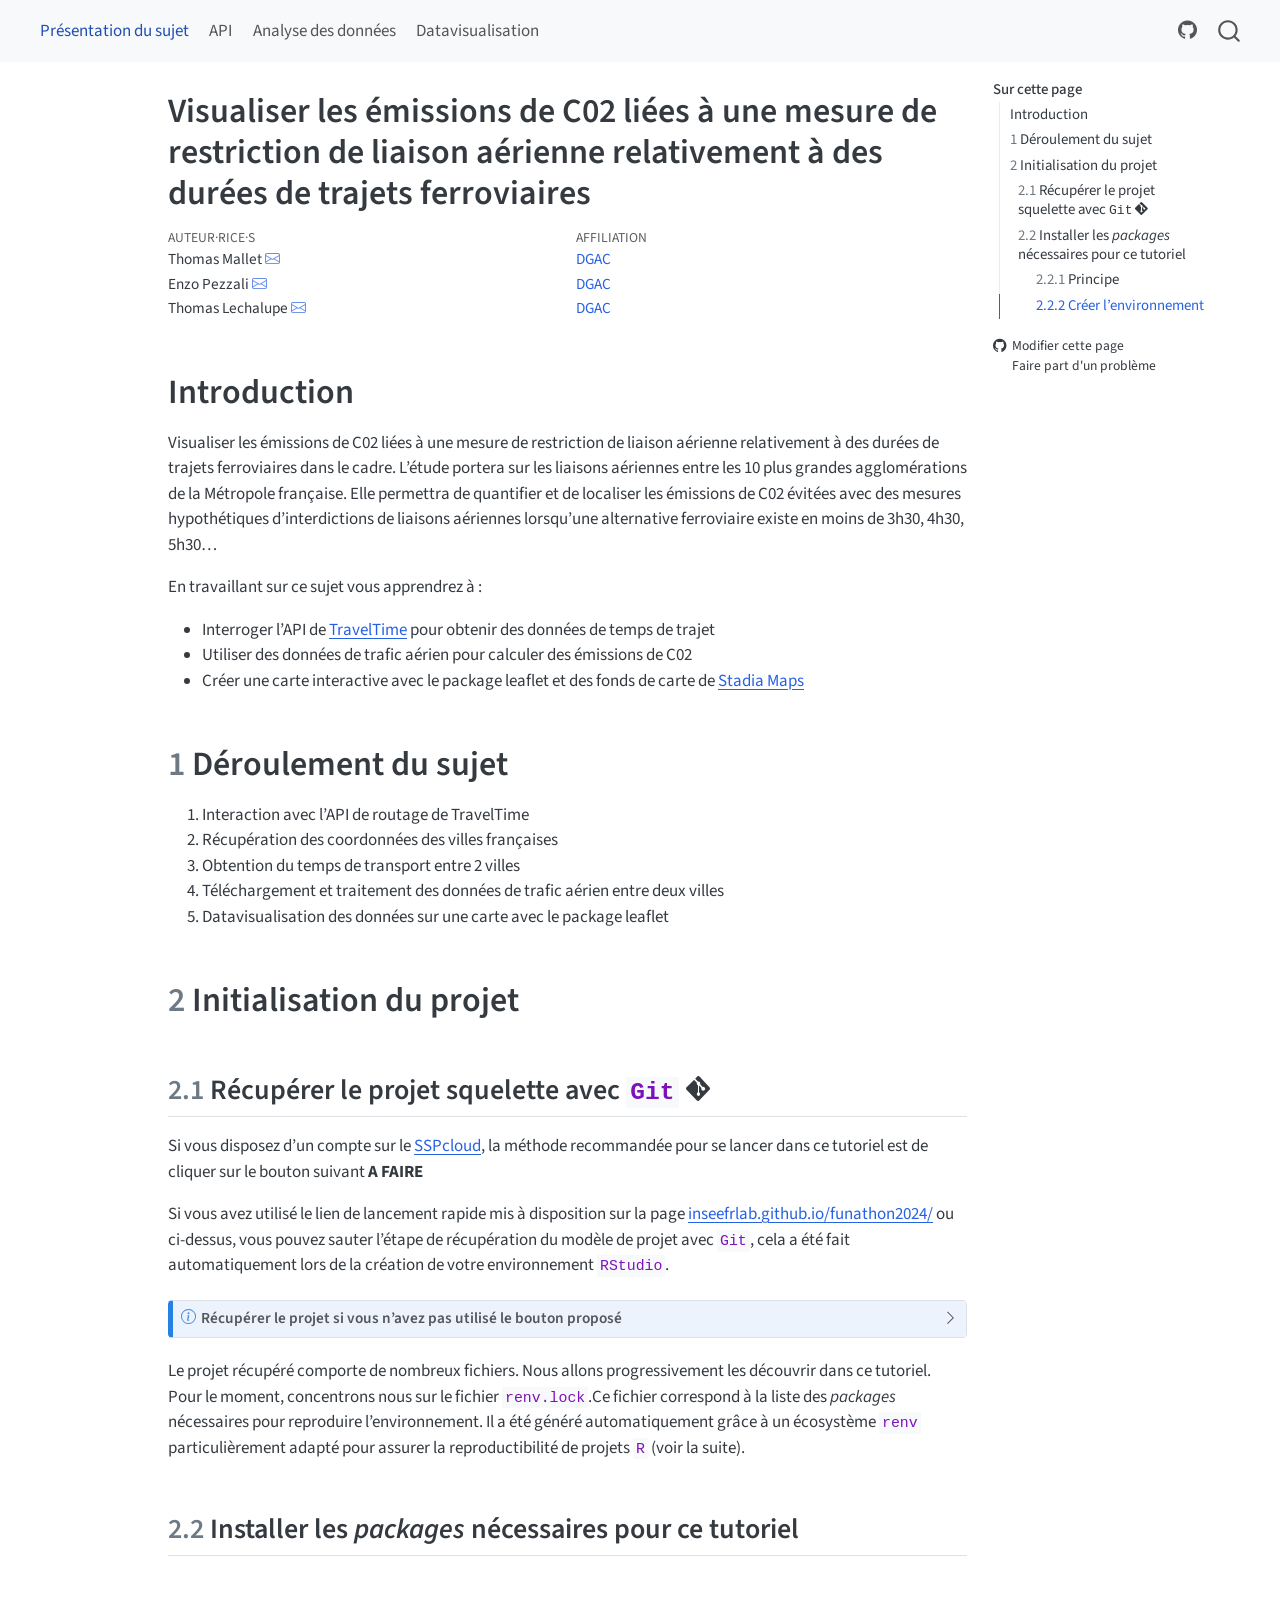
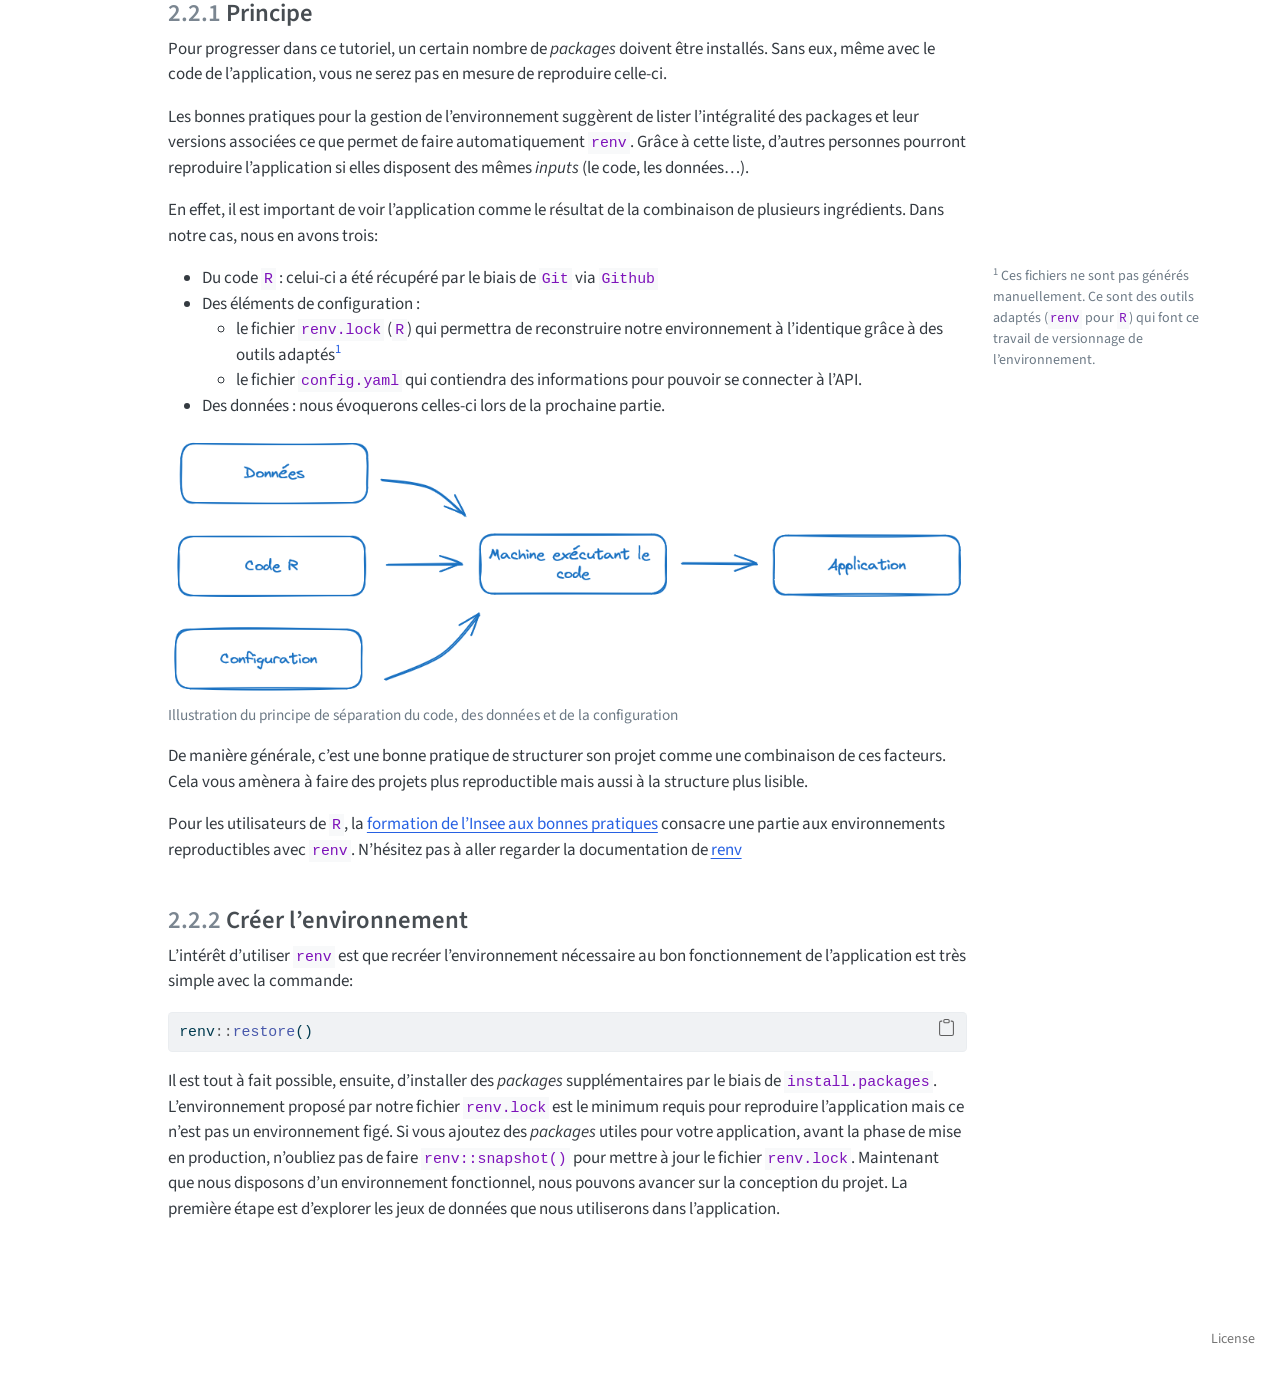
==== commit 0c95614b: "Built site for gh-pages" ====
--- a/index.html
+++ b/index.html
@@ -7,7 +7,7 @@
 <meta name="viewport" content="width=device-width, initial-scale=1.0, user-scalable=yes">
 
 <meta name="author" content="Thomas Mallet">
-<meta name="author" content="Enzo Pezzaliet">
+<meta name="author" content="Enzo Pezzali">
 <meta name="author" content="Thomas Lechalupe">
 
 <title>Funathon 2024 - Sujet 2 - Visualiser les émissions de C02 liées à une mesure de restriction de liaison aérienne relativement à des durées de trajets ferroviaires</title>
@@ -200,7 +200,7 @@
           </p>
       </div>
     <div class="quarto-title-meta-contents">
-    <p class="author">Enzo Pezzaliet <a href="mailto:enzo.pezzali@aviation-civile.gouv.fr" class="quarto-title-author-email"><i class="bi bi-envelope"></i></a> </p>
+    <p class="author">Enzo Pezzali <a href="mailto:enzo.pezzali@aviation-civile.gouv.fr" class="quarto-title-author-email"><i class="bi bi-envelope"></i></a> </p>
   </div>
   <div class="quarto-title-meta-contents">
         <p class="affiliation">
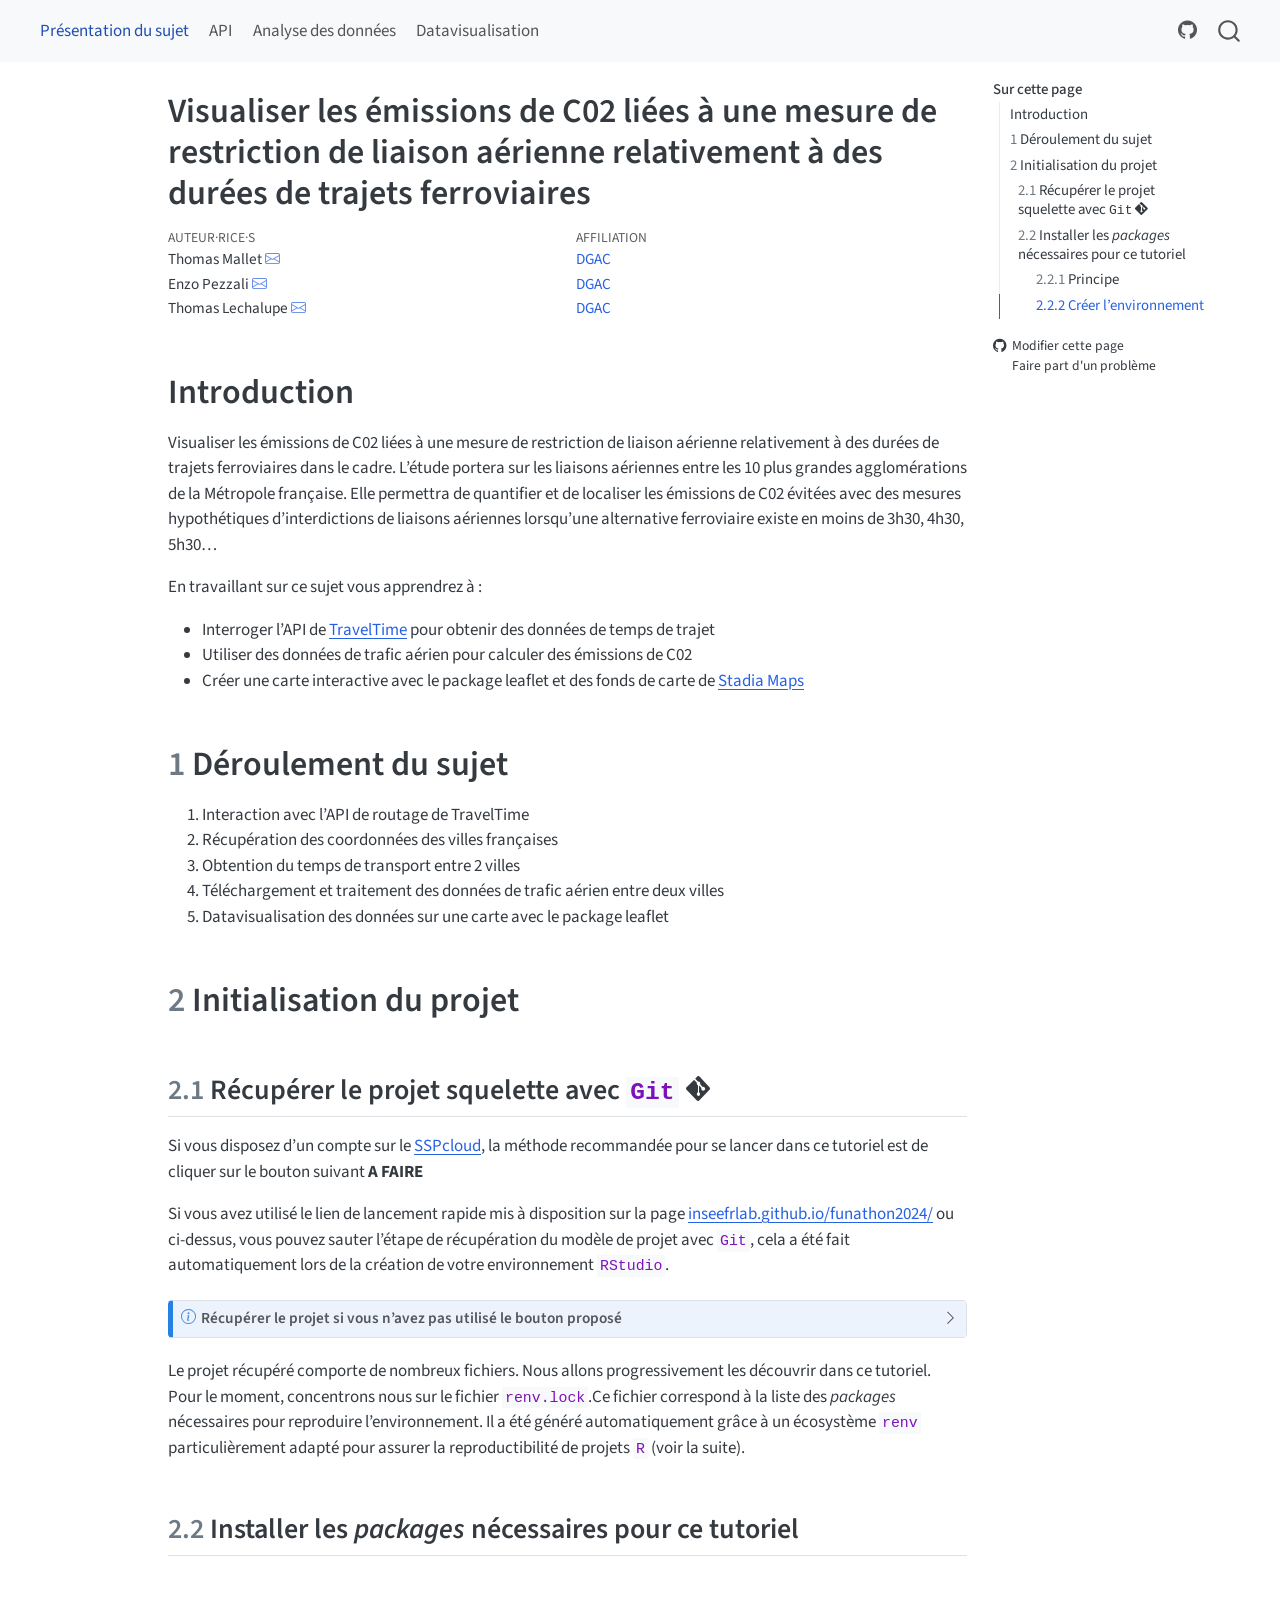
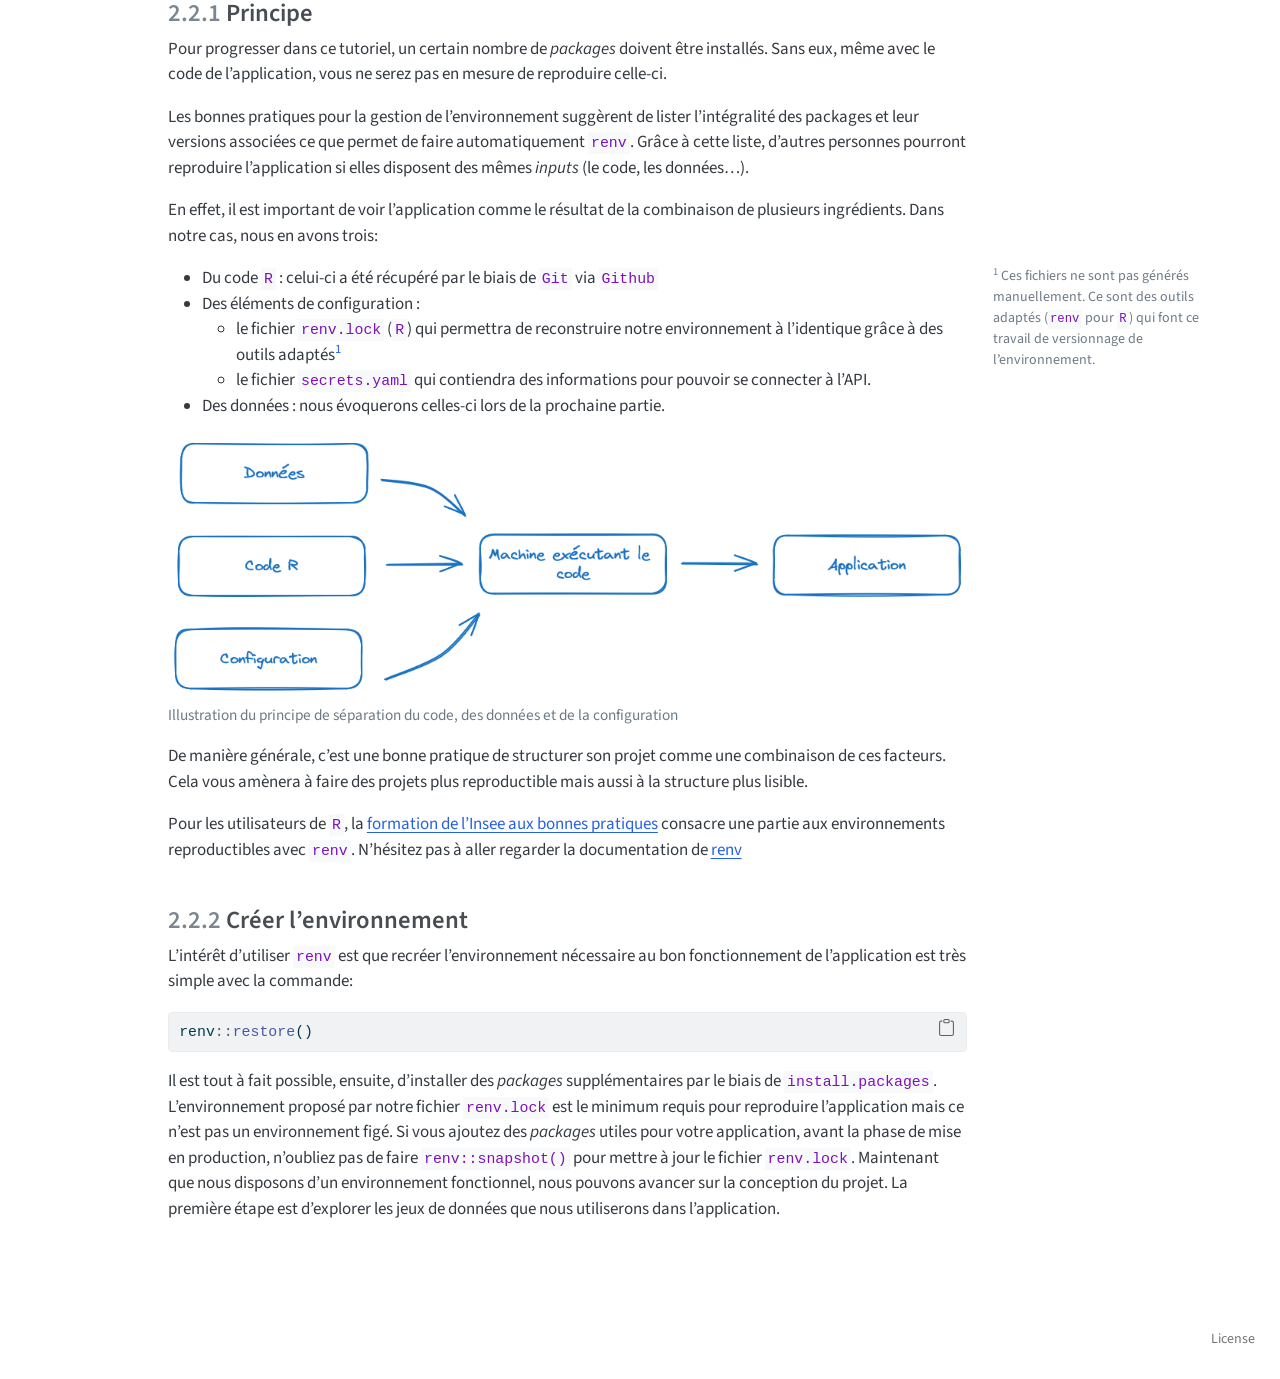
==== commit 00334266: "Built site for gh-pages" ====
--- a/index.html
+++ b/index.html
@@ -196,7 +196,7 @@
   </div>
   <div class="quarto-title-meta-contents">
         <p class="affiliation">
-            <a href="https://droits-passagers-aeriens.aviation-civile.gouv.fr/public/qui-sommes-nous">DGAC</a>
+            <a href="https://www.ecologie.gouv.fr/direction-generale-laviation-civile-dgac-0">DGAC</a>
           </p>
       </div>
     <div class="quarto-title-meta-contents">
@@ -204,7 +204,7 @@
   </div>
   <div class="quarto-title-meta-contents">
         <p class="affiliation">
-            <a href="https://droits-passagers-aeriens.aviation-civile.gouv.fr/public/qui-sommes-nous">DGAC</a>
+            <a href="https://www.ecologie.gouv.fr/direction-generale-laviation-civile-dgac-0">DGAC</a>
           </p>
       </div>
     <div class="quarto-title-meta-contents">
@@ -212,7 +212,7 @@
   </div>
   <div class="quarto-title-meta-contents">
         <p class="affiliation">
-            <a href="https://droits-passagers-aeriens.aviation-civile.gouv.fr/public/qui-sommes-nous">DGAC</a>
+            <a href="https://www.ecologie.gouv.fr/direction-generale-laviation-civile-dgac-0">DGAC</a>
           </p>
       </div>
   </div>
@@ -309,7 +309,7 @@
 <li>Des éléments de configuration :
 <ul>
 <li>le fichier <code>renv.lock</code> (<code>R</code>) qui permettra de reconstruire notre environnement à l’identique grâce à des outils adaptés<a href="#fn1" class="footnote-ref" id="fnref1" role="doc-noteref"><sup>1</sup></a></li>
-<li>le fichier <code>config.yaml</code> qui contiendra des informations pour pouvoir se connecter à l’API.</li>
+<li>le fichier <code>secrets.yaml</code> qui contiendra des informations pour pouvoir se connecter à l’API.</li>
 </ul></li>
 <li>Des données : nous évoquerons celles-ci lors de la prochaine partie.</li>
 </ul>
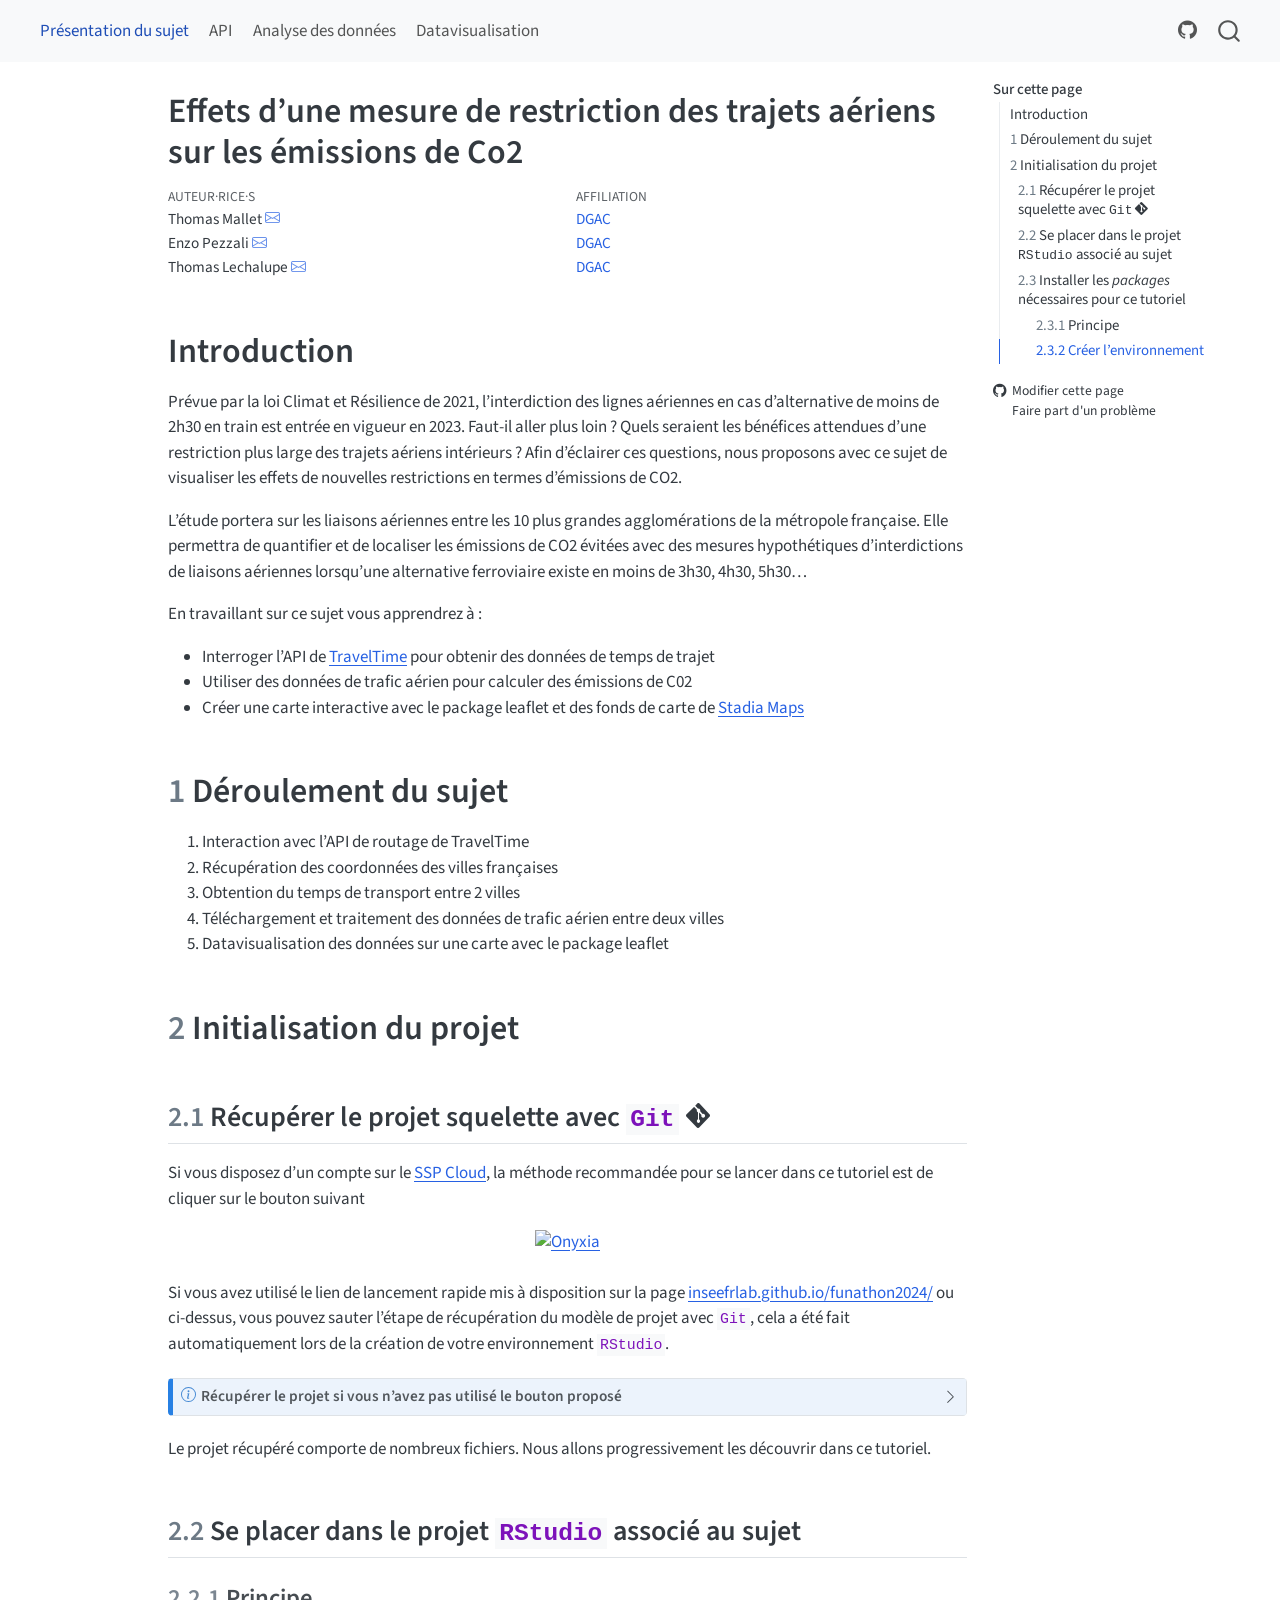
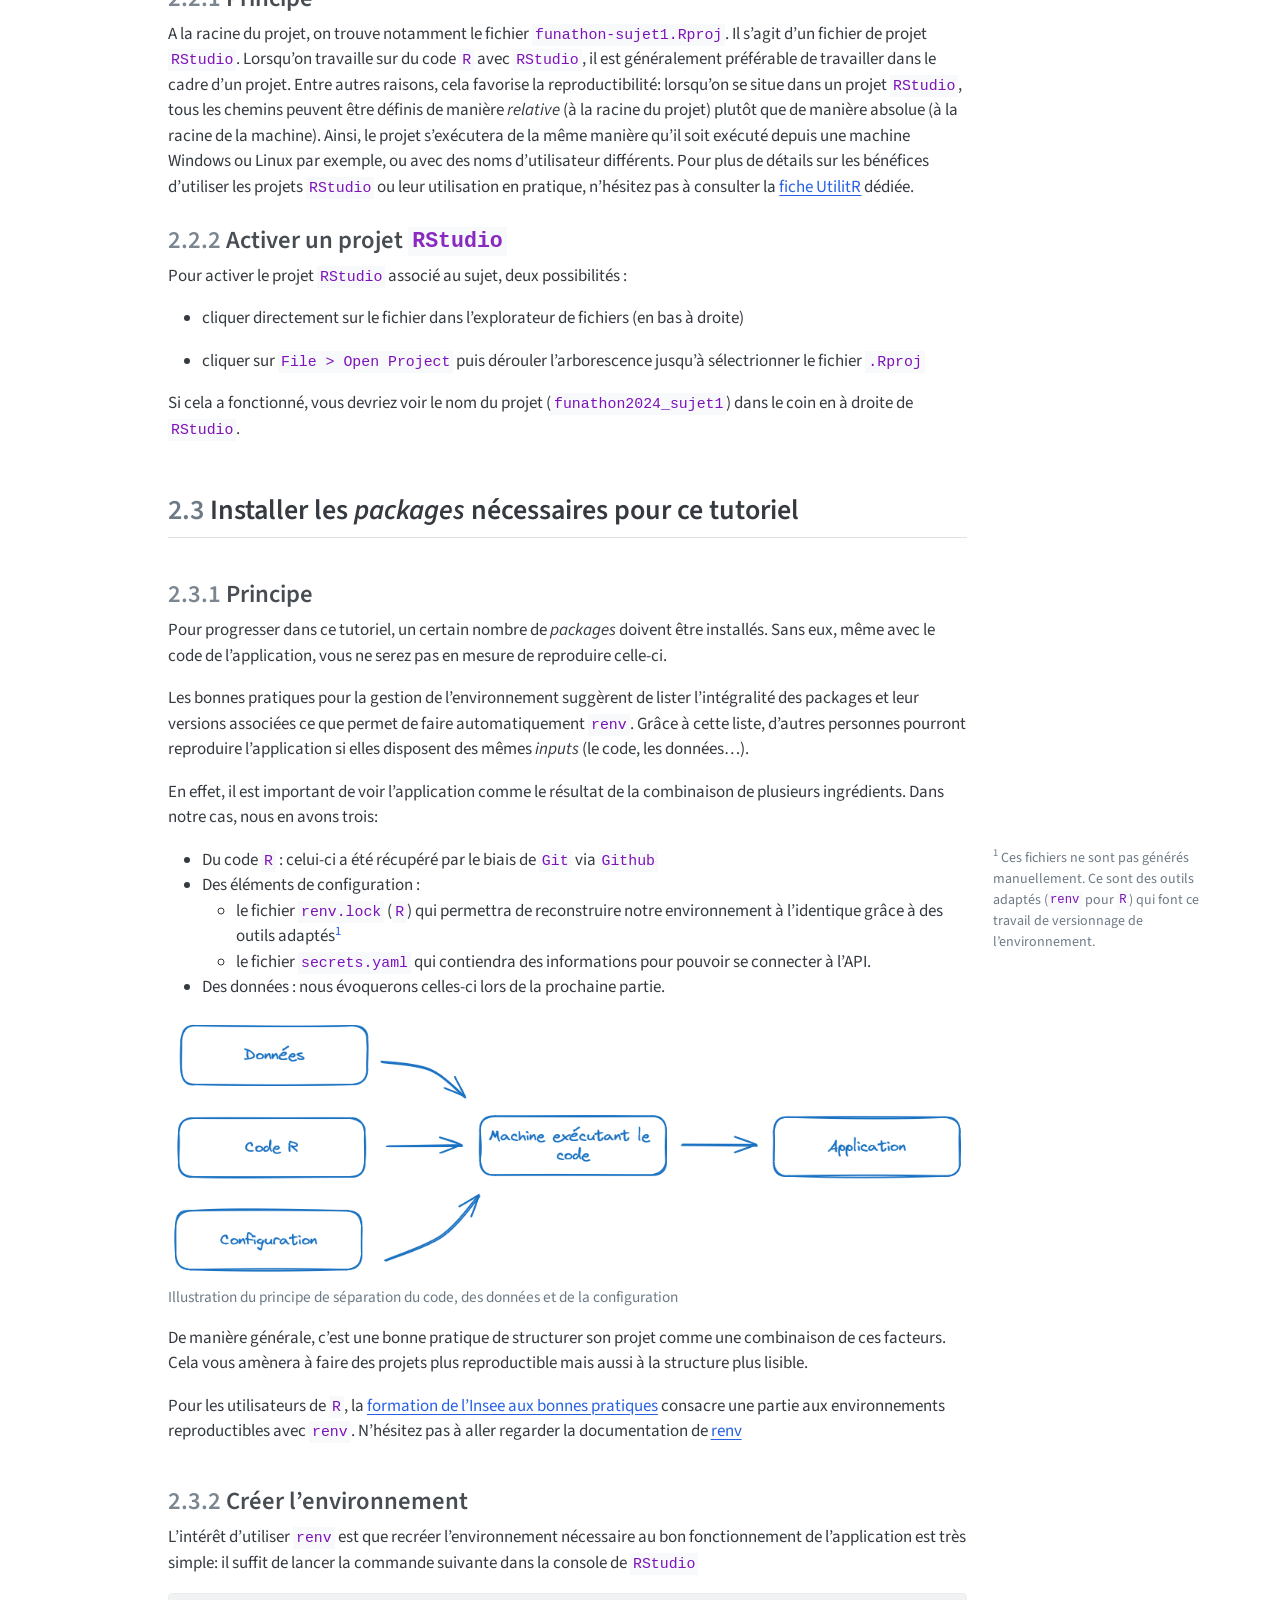
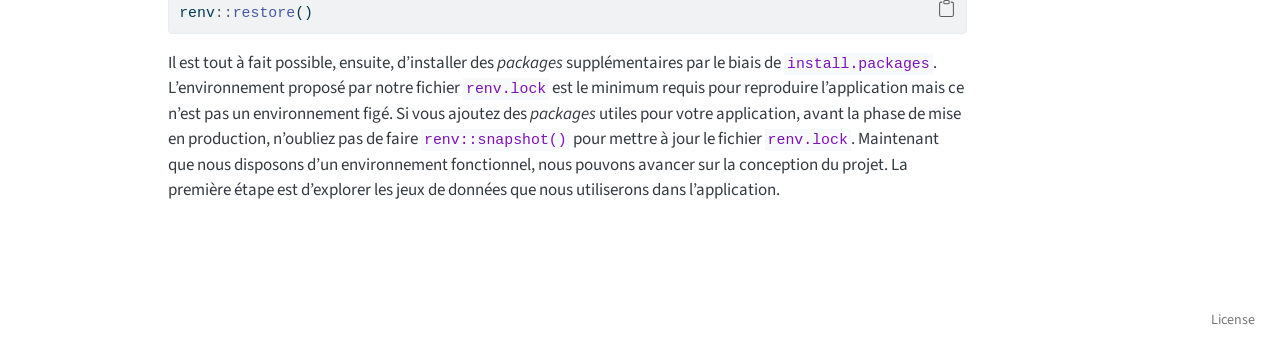
==== commit cb17b685: "Built site for gh-pages" ====
--- a/index.html
+++ b/index.html
@@ -10,7 +10,7 @@
 <meta name="author" content="Enzo Pezzali">
 <meta name="author" content="Thomas Lechalupe">
 
-<title>Funathon 2024 - Sujet 2 - Visualiser les émissions de C02 liées à une mesure de restriction de liaison aérienne relativement à des durées de trajets ferroviaires</title>
+<title>Funathon 2024 - Sujet 1 - Effets d’une mesure de restriction des trajets aériens sur les émissions de Co2</title>
 <style>
 code{white-space: pre-wrap;}
 span.smallcaps{font-variant: small-caps;}
@@ -108,9 +108,9 @@
 
 
 <link rel="stylesheet" href="style/custom_styles.css">
-<meta property="og:title" content="Funathon 2024 - Sujet 2 - Visualiser les émissions de C02 liées à une mesure de restriction de liaison aérienne relativement à des durées de trajets ferroviaires">
+<meta property="og:title" content="Funathon 2024 - Sujet 1 - Effets d’une mesure de restriction des trajets aériens sur les émissions de Co2">
 <meta property="og:description" content="Visualiser les émissions de C02 liées à une mesure de restriction de liaison aérienne relativement à des durées de trajets ferroviaires dans le cadre. L’étude portera sur les liaisons aériennes entre les 10 plus grandes agglomérations de la Métropole française. Elle permettra de quantifier et de localiser les émissions de C02 évitées avec des mesures hypothétiques d’interdictions de liaisons aériennes lorsqu’une alternative ferroviaire existe en moins de 3h30, 4h30, 5h30…">
-<meta property="og:site_name" content="Funathon 2024 - Sujet 2">
+<meta property="og:site_name" content="Funathon 2024 - Sujet 1">
 </head>
 
 <body class="nav-fixed">
@@ -169,10 +169,15 @@
   <li><a href="#initialisation-du-projet" id="toc-initialisation-du-projet" class="nav-link" data-scroll-target="#initialisation-du-projet"><span class="header-section-number">2</span> Initialisation du projet</a>
   <ul class="collapse">
   <li><a href="#récupérer-le-projet-squelette-avec-git" id="toc-récupérer-le-projet-squelette-avec-git" class="nav-link" data-scroll-target="#récupérer-le-projet-squelette-avec-git"><span class="header-section-number">2.1</span> Récupérer le projet squelette avec <code>Git</code> <i class="fa-brands fa-git-alt" aria-label="git-alt"></i></a></li>
-  <li><a href="#installer-les-packages-nécessaires-pour-ce-tutoriel" id="toc-installer-les-packages-nécessaires-pour-ce-tutoriel" class="nav-link" data-scroll-target="#installer-les-packages-nécessaires-pour-ce-tutoriel"><span class="header-section-number">2.2</span> Installer les <em>packages</em> nécessaires pour ce tutoriel</a>
+  <li><a href="#se-placer-dans-le-projet-rstudio-associé-au-sujet" id="toc-se-placer-dans-le-projet-rstudio-associé-au-sujet" class="nav-link" data-scroll-target="#se-placer-dans-le-projet-rstudio-associé-au-sujet"><span class="header-section-number">2.2</span> Se placer dans le projet <code>RStudio</code> associé au sujet</a>
   <ul class="collapse">
   <li><a href="#principe" id="toc-principe" class="nav-link" data-scroll-target="#principe"><span class="header-section-number">2.2.1</span> Principe</a></li>
-  <li><a href="#créer-lenvironnement" id="toc-créer-lenvironnement" class="nav-link" data-scroll-target="#créer-lenvironnement"><span class="header-section-number">2.2.2</span> Créer l’environnement</a></li>
+  <li><a href="#activer-un-projet-rstudio" id="toc-activer-un-projet-rstudio" class="nav-link" data-scroll-target="#activer-un-projet-rstudio"><span class="header-section-number">2.2.2</span> Activer un projet <code>RStudio</code></a></li>
+  </ul></li>
+  <li><a href="#installer-les-packages-nécessaires-pour-ce-tutoriel" id="toc-installer-les-packages-nécessaires-pour-ce-tutoriel" class="nav-link" data-scroll-target="#installer-les-packages-nécessaires-pour-ce-tutoriel"><span class="header-section-number">2.3</span> Installer les <em>packages</em> nécessaires pour ce tutoriel</a>
+  <ul class="collapse">
+  <li><a href="#principe-1" id="toc-principe-1" class="nav-link" data-scroll-target="#principe-1"><span class="header-section-number">2.3.1</span> Principe</a></li>
+  <li><a href="#créer-lenvironnement" id="toc-créer-lenvironnement" class="nav-link" data-scroll-target="#créer-lenvironnement"><span class="header-section-number">2.3.2</span> Créer l’environnement</a></li>
   </ul></li>
   </ul></li>
   </ul>
@@ -183,7 +188,7 @@
 
 <header id="title-block-header" class="quarto-title-block default">
 <div class="quarto-title">
-<h1 class="title">Visualiser les émissions de C02 liées à une mesure de restriction de liaison aérienne relativement à des durées de trajets ferroviaires</h1>
+<h1 class="title">Effets d’une mesure de restriction des trajets aériens sur les émissions de Co2</h1>
 </div>
 
 
@@ -231,7 +236,8 @@
 
 <section id="introduction" class="level1 unnumbered">
 <h1 class="unnumbered">Introduction</h1>
-<p>Visualiser les émissions de C02 liées à une mesure de restriction de liaison aérienne relativement à des durées de trajets ferroviaires dans le cadre. L’étude portera sur les liaisons aériennes entre les 10 plus grandes agglomérations de la Métropole française. Elle permettra de quantifier et de localiser les émissions de C02 évitées avec des mesures hypothétiques d’interdictions de liaisons aériennes lorsqu’une alternative ferroviaire existe en moins de 3h30, 4h30, 5h30…</p>
+<p>Prévue par la loi Climat et Résilience de 2021, l’interdiction des lignes aériennes en cas d’alternative de moins de 2h30 en train est entrée en vigueur en 2023. Faut-il aller plus loin ? Quels seraient les bénéfices attendues d’une restriction plus large des trajets aériens intérieurs ? Afin d’éclairer ces questions, nous proposons avec ce sujet de visualiser les effets de nouvelles restrictions en termes d’émissions de CO2.</p>
+<p>L’étude portera sur les liaisons aériennes entre les 10 plus grandes agglomérations de la métropole française. Elle permettra de quantifier et de localiser les émissions de CO2 évitées avec des mesures hypothétiques d’interdictions de liaisons aériennes lorsqu’une alternative ferroviaire existe en moins de 3h30, 4h30, 5h30…</p>
 <p>En travaillant sur ce sujet vous apprendrez à :</p>
 <ul>
 <li>Interroger l’API de <a href="https://traveltime.com/">TravelTime</a> pour obtenir des données de temps de trajet</li>
@@ -253,7 +259,11 @@
 <h1 data-number="2"><span class="header-section-number">2</span> Initialisation du projet</h1>
 <section id="récupérer-le-projet-squelette-avec-git" class="level2" data-number="2.1">
 <h2 data-number="2.1" class="anchored" data-anchor-id="récupérer-le-projet-squelette-avec-git"><span class="header-section-number">2.1</span> Récupérer le projet squelette avec <code>Git</code> <i class="fa-brands fa-git-alt" aria-label="git-alt"></i></h2>
-<p>Si vous disposez d’un compte sur le <a href="https://www.sspcloud.fr/">SSPcloud</a>, la méthode recommandée pour se lancer dans ce tutoriel est de cliquer sur le bouton suivant <strong>A FAIRE</strong></p>
+<p>Si vous disposez d’un compte sur le <a href="https://www.sspcloud.fr/">SSP Cloud</a>, la méthode recommandée pour se lancer dans ce tutoriel est de cliquer sur le bouton suivant</p>
+<center>
+<a href="https://datalab.sspcloud.fr/launcher/ide/rstudio?version=1.15.25&amp;autoLaunch=true&amp;networking.user.enabled=true&amp;git.repository=«https%3A%2F%2Fgithub.com%2FInseeFrLab%2Ffunathon2024_sujet1.git»&amp;onyxia.friendlyName=«funathon2024-sujet1»&amp;kubernetes.role=«admin»" target="_blank" rel="noopener"><img src="https://img.shields.io/badge/SSP%20Cloud-Ouvrir_dans_RStudio-blue?logo=rstudio&amp;logoColor=blue" alt="Onyxia"></a>
+</center>
+<br>
 <p>Si vous avez utilisé le lien de lancement rapide mis à disposition sur la page <a href="https://inseefrlab.github.io/funathon2024/">inseefrlab.github.io/funathon2024/</a> ou ci-dessus, vous pouvez sauter l’étape de récupération du modèle de projet avec <code>Git</code>, cela a été fait automatiquement lors de la création de votre environnement <code>RStudio</code>.</p>
 <div class="callout callout-style-default callout-note callout-titled">
 <div class="callout-header d-flex align-content-center" data-bs-toggle="collapse" data-bs-target=".callout-1-contents" aria-controls="callout-1" aria-expanded="false" aria-label="Toggle callout">
@@ -295,12 +305,28 @@
 </div>
 </div>
 </div>
-<p>Le projet récupéré comporte de nombreux fichiers. Nous allons progressivement les découvrir dans ce tutoriel. Pour le moment, concentrons nous sur le fichier <code>renv.lock</code>.Ce fichier correspond à la liste des <em>packages</em> nécessaires pour reproduire l’environnement. Il a été généré automatiquement grâce à un écosystème <code>renv</code> particulièrement adapté pour assurer la reproductibilité de projets <code>R</code> (voir la suite).</p>
-</section>
-<section id="installer-les-packages-nécessaires-pour-ce-tutoriel" class="level2 page-columns page-full" data-number="2.2">
-<h2 data-number="2.2" class="anchored" data-anchor-id="installer-les-packages-nécessaires-pour-ce-tutoriel"><span class="header-section-number">2.2</span> Installer les <em>packages</em> nécessaires pour ce tutoriel</h2>
-<section id="principe" class="level3 page-columns page-full" data-number="2.2.1">
+<p>Le projet récupéré comporte de nombreux fichiers. Nous allons progressivement les découvrir dans ce tutoriel.</p>
+</section>
+<section id="se-placer-dans-le-projet-rstudio-associé-au-sujet" class="level2" data-number="2.2">
+<h2 data-number="2.2" class="anchored" data-anchor-id="se-placer-dans-le-projet-rstudio-associé-au-sujet"><span class="header-section-number">2.2</span> Se placer dans le projet <code>RStudio</code> associé au sujet</h2>
+<section id="principe" class="level3" data-number="2.2.1">
 <h3 data-number="2.2.1" class="anchored" data-anchor-id="principe"><span class="header-section-number">2.2.1</span> Principe</h3>
+<p>A la racine du projet, on trouve notamment le fichier <code>funathon-sujet1.Rproj</code>. Il s’agit d’un fichier de projet <code>RStudio</code>. Lorsqu’on travaille sur du code <code>R</code> avec <code>RStudio</code>, il est généralement préférable de travailler dans le cadre d’un projet. Entre autres raisons, cela favorise la reproductibilité: lorsqu’on se situe dans un projet <code>RStudio</code>, tous les chemins peuvent être définis de manière <em>relative</em> (à la racine du projet) plutôt que de manière absolue (à la racine de la machine). Ainsi, le projet s’exécutera de la même manière qu’il soit exécuté depuis une machine Windows ou Linux par exemple, ou avec des noms d’utilisateur différents. Pour plus de détails sur les bénéfices d’utiliser les projets <code>RStudio</code> ou leur utilisation en pratique, n’hésitez pas à consulter la <a href="https://book.utilitr.org/03_Fiches_thematiques/Fiche_rprojects.html">fiche UtilitR</a> dédiée.</p>
+</section>
+<section id="activer-un-projet-rstudio" class="level3" data-number="2.2.2">
+<h3 data-number="2.2.2" class="anchored" data-anchor-id="activer-un-projet-rstudio"><span class="header-section-number">2.2.2</span> Activer un projet <code>RStudio</code></h3>
+<p>Pour activer le projet <code>RStudio</code> associé au sujet, deux possibilités :</p>
+<ul>
+<li><p>cliquer directement sur le fichier dans l’explorateur de fichiers (en bas à droite)</p></li>
+<li><p>cliquer sur <code>File &gt; Open Project</code> puis dérouler l’arborescence jusqu’à sélectrionner le fichier <code>.Rproj</code></p></li>
+</ul>
+<p>Si cela a fonctionné, vous devriez voir le nom du projet (<code>funathon2024_sujet1</code>) dans le coin en à droite de <code>RStudio</code>.</p>
+</section>
+</section>
+<section id="installer-les-packages-nécessaires-pour-ce-tutoriel" class="level2 page-columns page-full" data-number="2.3">
+<h2 data-number="2.3" class="anchored" data-anchor-id="installer-les-packages-nécessaires-pour-ce-tutoriel"><span class="header-section-number">2.3</span> Installer les <em>packages</em> nécessaires pour ce tutoriel</h2>
+<section id="principe-1" class="level3 page-columns page-full" data-number="2.3.1">
+<h3 data-number="2.3.1" class="anchored" data-anchor-id="principe-1"><span class="header-section-number">2.3.1</span> Principe</h3>
 <p>Pour progresser dans ce tutoriel, un certain nombre de <em>packages</em> doivent être installés. Sans eux, même avec le code de l’application, vous ne serez pas en mesure de reproduire celle-ci.</p>
 <p>Les bonnes pratiques pour la gestion de l’environnement suggèrent de lister l’intégralité des packages et leur versions associées ce que permet de faire automatiquement <code>renv</code>. Grâce à cette liste, d’autres personnes pourront reproduire l’application si elles disposent des mêmes <em>inputs</em> (le code, les données…).</p>
 <p>En effet, il est important de voir l’application comme le résultat de la combinaison de plusieurs ingrédients. Dans notre cas, nous en avons trois:</p>
@@ -322,9 +348,9 @@
 <p>De manière générale, c’est une bonne pratique de structurer son projet comme une combinaison de ces facteurs. Cela vous amènera à faire des projets plus reproductible mais aussi à la structure plus lisible.</p>
 <p>Pour les utilisateurs de <code>R</code>, la <a href="https://inseefrlab.github.io/formation-bonnes-pratiques-git-R/">formation de l’Insee aux bonnes pratiques</a> consacre une partie aux environnements reproductibles avec <code>renv</code>. N’hésitez pas à aller regarder la documentation de <a href="https://rstudio.github.io/renv/articles/renv.html">renv</a></p>
 </section>
-<section id="créer-lenvironnement" class="level3" data-number="2.2.2">
-<h3 data-number="2.2.2" class="anchored" data-anchor-id="créer-lenvironnement"><span class="header-section-number">2.2.2</span> Créer l’environnement</h3>
-<p>L’intérêt d’utiliser <code>renv</code> est que recréer l’environnement nécessaire au bon fonctionnement de l’application est très simple avec la commande:</p>
+<section id="créer-lenvironnement" class="level3" data-number="2.3.2">
+<h3 data-number="2.3.2" class="anchored" data-anchor-id="créer-lenvironnement"><span class="header-section-number">2.3.2</span> Créer l’environnement</h3>
+<p>L’intérêt d’utiliser <code>renv</code> est que recréer l’environnement nécessaire au bon fonctionnement de l’application est très simple: il suffit de lancer la commande suivante dans la console de <code>RStudio</code></p>
 <div class="sourceCode" id="cb2"><pre class="sourceCode r code-with-copy"><code class="sourceCode r"><span id="cb2-1"><a href="#cb2-1" aria-hidden="true" tabindex="-1"></a>renv<span class="sc">::</span><span class="fu">restore</span>()</span></code><button title="Copier vers le presse-papier" class="code-copy-button"><i class="bi"></i></button></pre></div>
 <p>Il est tout à fait possible, ensuite, d’installer des <em>packages</em> supplémentaires par le biais de <code>install.packages</code>. L’environnement proposé par notre fichier <code>renv.lock</code> est le minimum requis pour reproduire l’application mais ce n’est pas un environnement figé. Si vous ajoutez des <em>packages</em> utiles pour votre application, avant la phase de mise en production, n’oubliez pas de faire <code>renv::snapshot()</code> pour mettre à jour le fichier <code>renv.lock</code>. Maintenant que nous disposons d’un environnement fonctionnel, nous pouvons avancer sur la conception du projet. La première étape est d’explorer les jeux de données que nous utiliserons dans l’application.</p>
 
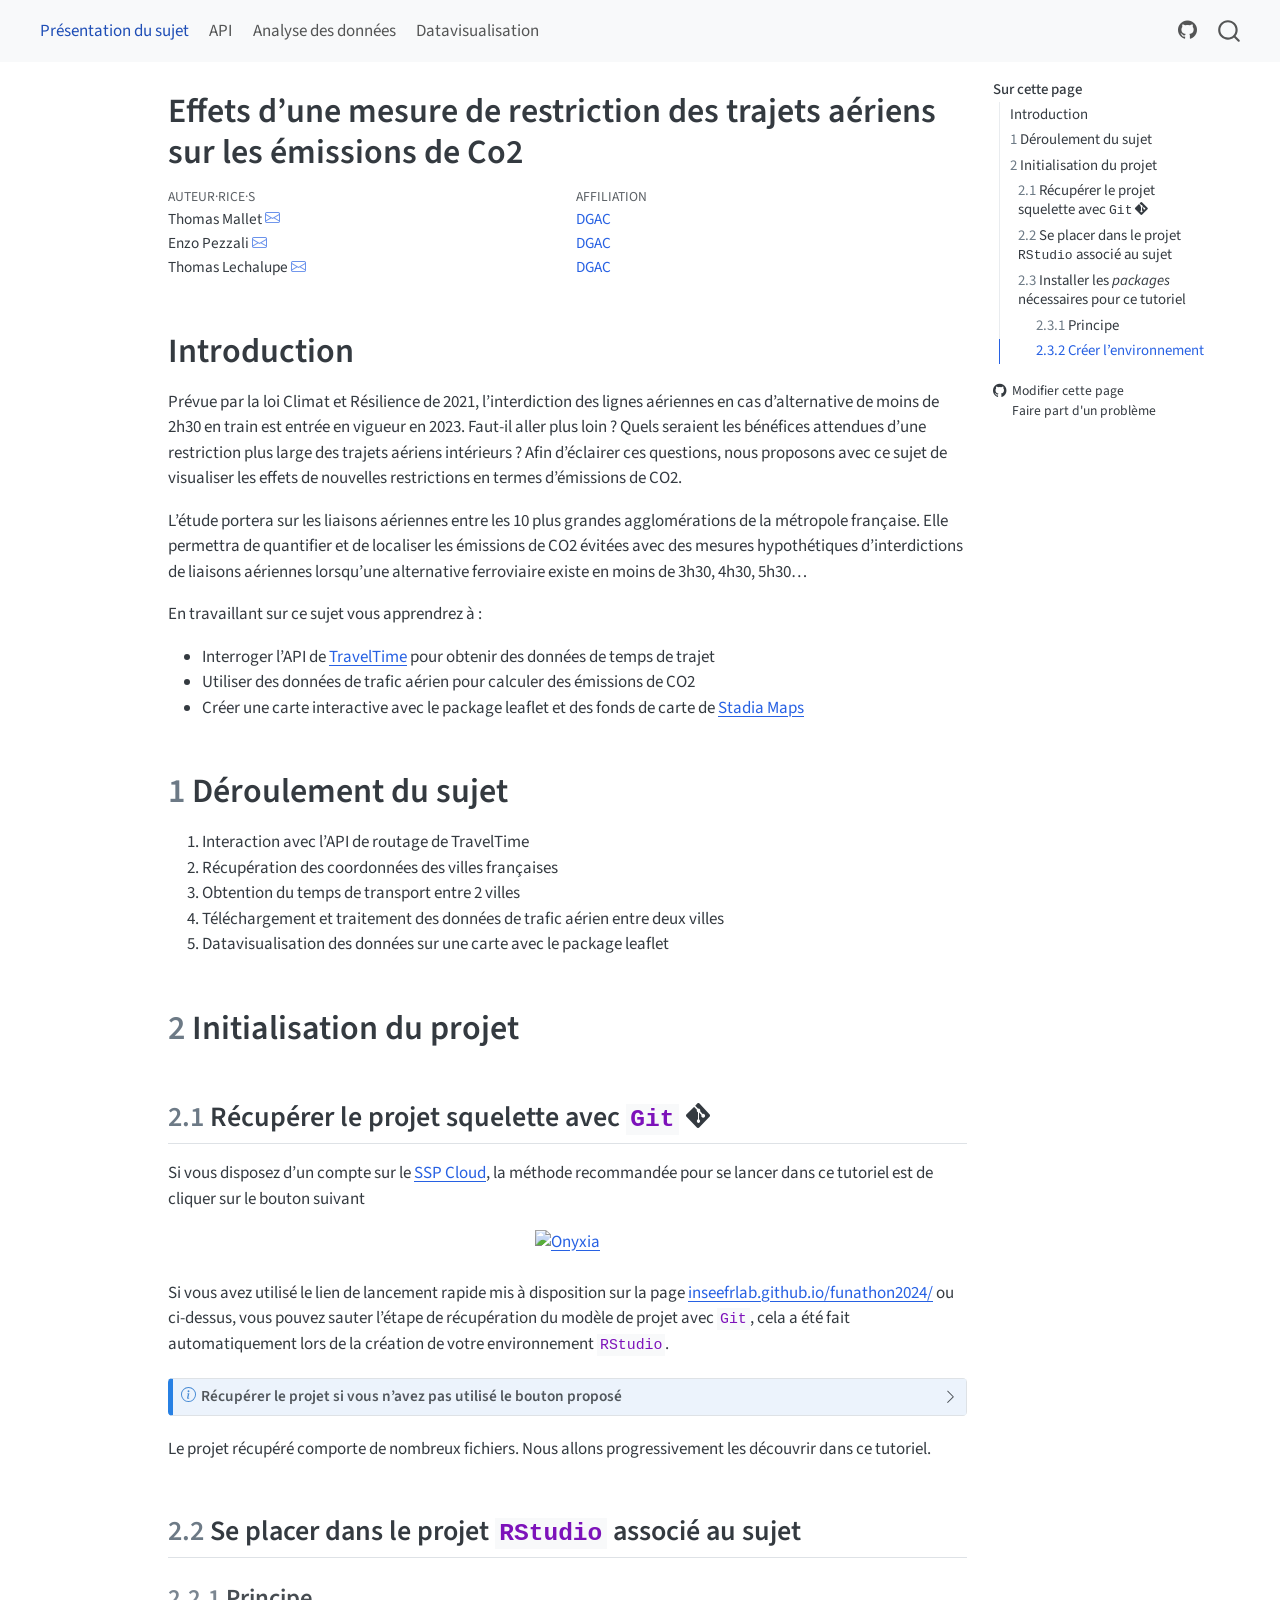
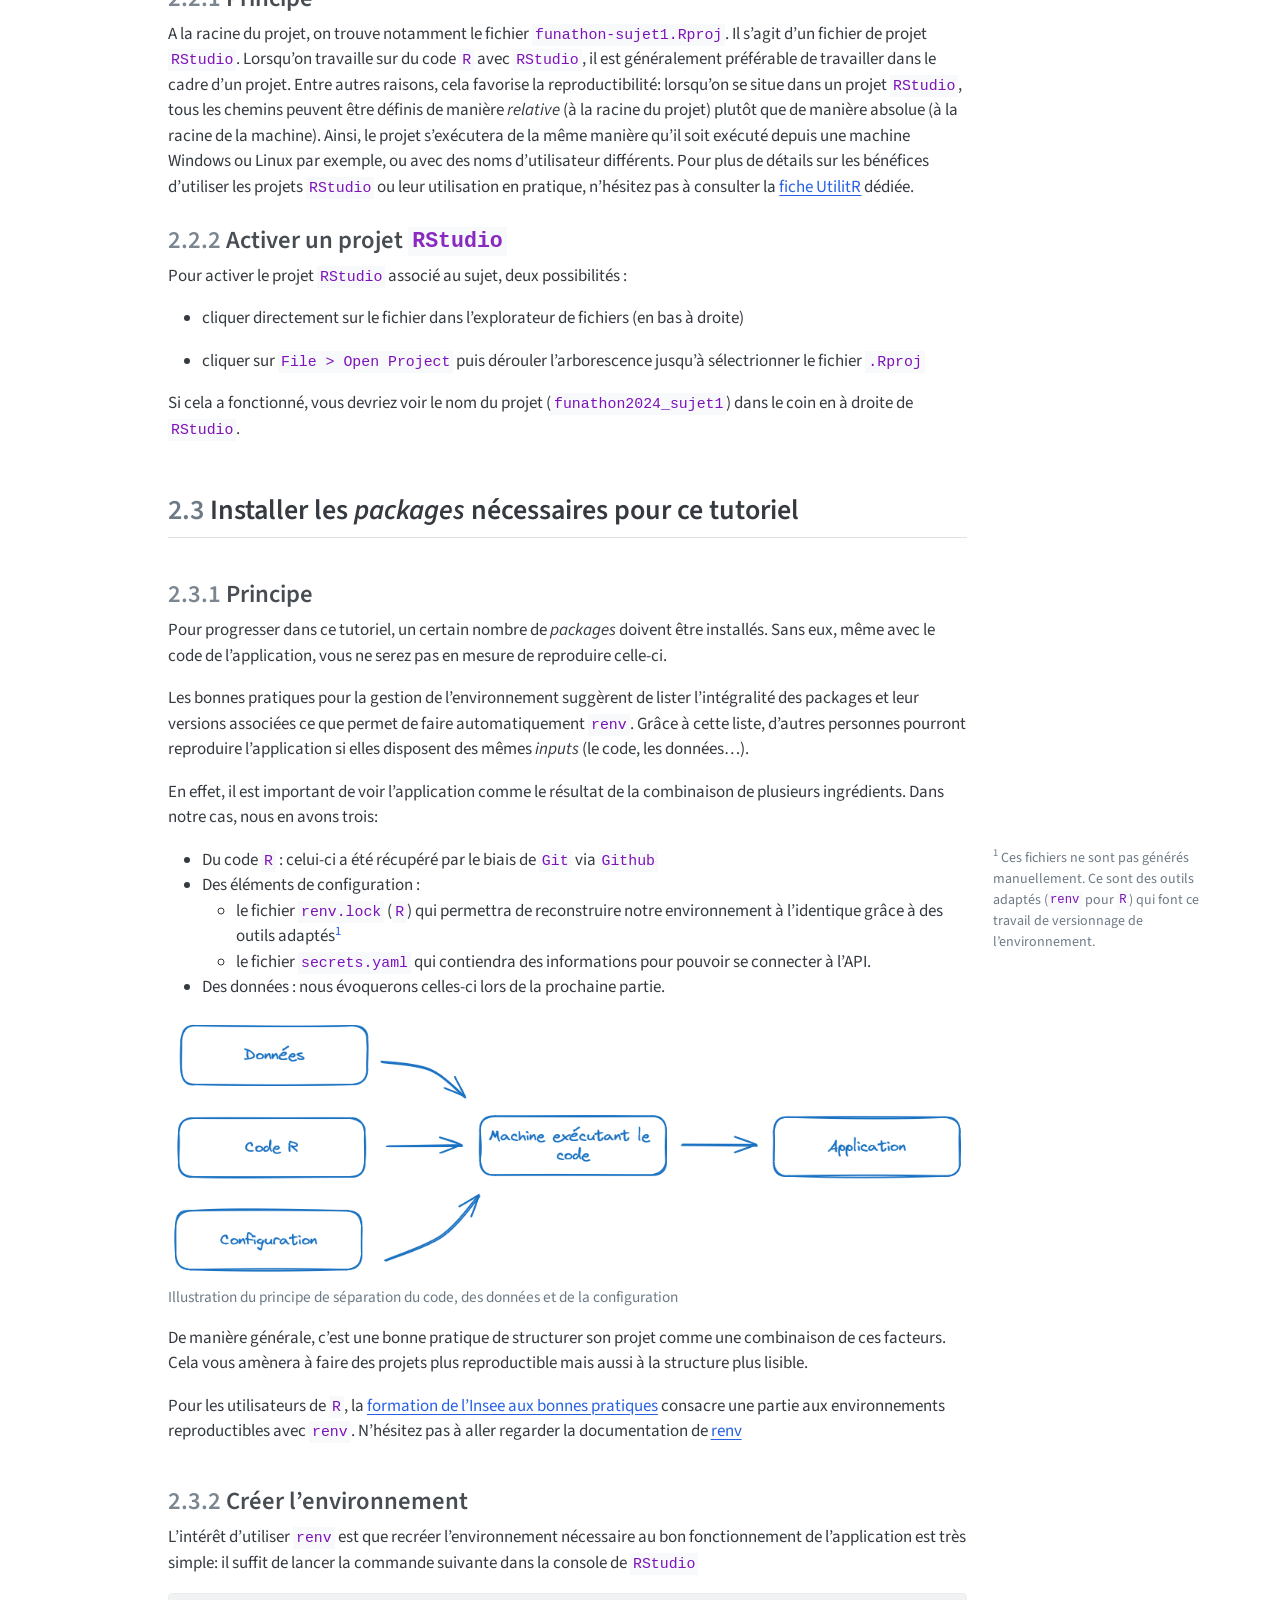
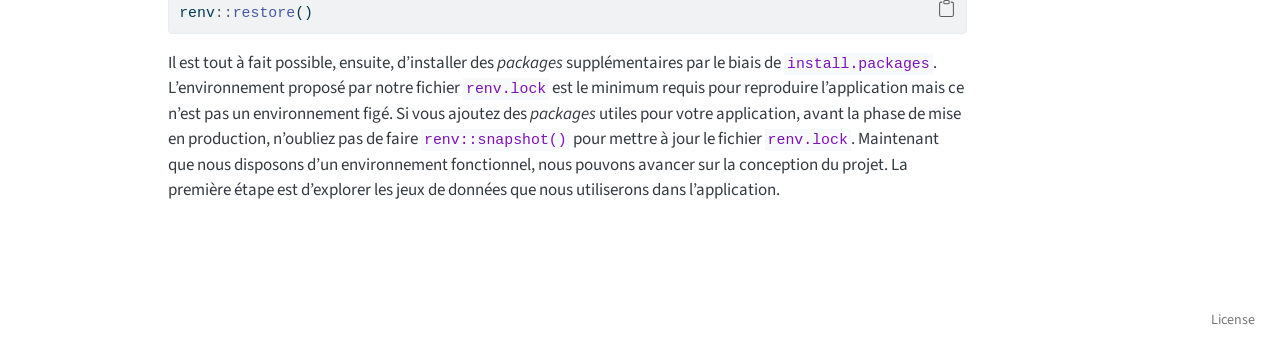
==== commit 0b79efe7: "Built site for gh-pages" ====
--- a/index.html
+++ b/index.html
@@ -109,7 +109,7 @@
 
 <link rel="stylesheet" href="style/custom_styles.css">
 <meta property="og:title" content="Funathon 2024 - Sujet 1 - Effets d’une mesure de restriction des trajets aériens sur les émissions de Co2">
-<meta property="og:description" content="Visualiser les émissions de C02 liées à une mesure de restriction de liaison aérienne relativement à des durées de trajets ferroviaires dans le cadre. L’étude portera sur les liaisons aériennes entre les 10 plus grandes agglomérations de la Métropole française. Elle permettra de quantifier et de localiser les émissions de C02 évitées avec des mesures hypothétiques d’interdictions de liaisons aériennes lorsqu’une alternative ferroviaire existe en moins de 3h30, 4h30, 5h30…">
+<meta property="og:description" content="Visualiser les émissions de CO2 liées à une mesure de restriction de liaison aérienne relativement à des durées de trajets ferroviaires dans le cadre. L’étude portera sur les liaisons aériennes entre les 10 plus grandes agglomérations de la Métropole française. Elle permettra de quantifier et de localiser les émissions de CO2 évitées avec des mesures hypothétiques d’interdictions de liaisons aériennes lorsqu’une alternative ferroviaire existe en moins de 3h30, 4h30, 5h30…">
 <meta property="og:site_name" content="Funathon 2024 - Sujet 1">
 </head>
 
@@ -241,7 +241,7 @@
 <p>En travaillant sur ce sujet vous apprendrez à :</p>
 <ul>
 <li>Interroger l’API de <a href="https://traveltime.com/">TravelTime</a> pour obtenir des données de temps de trajet</li>
-<li>Utiliser des données de trafic aérien pour calculer des émissions de C02</li>
+<li>Utiliser des données de trafic aérien pour calculer des émissions de CO2</li>
 <li>Créer une carte interactive avec le package leaflet et des fonds de carte de <a href="https://stadiamaps.com/">Stadia Maps</a></li>
 </ul>
 </section>
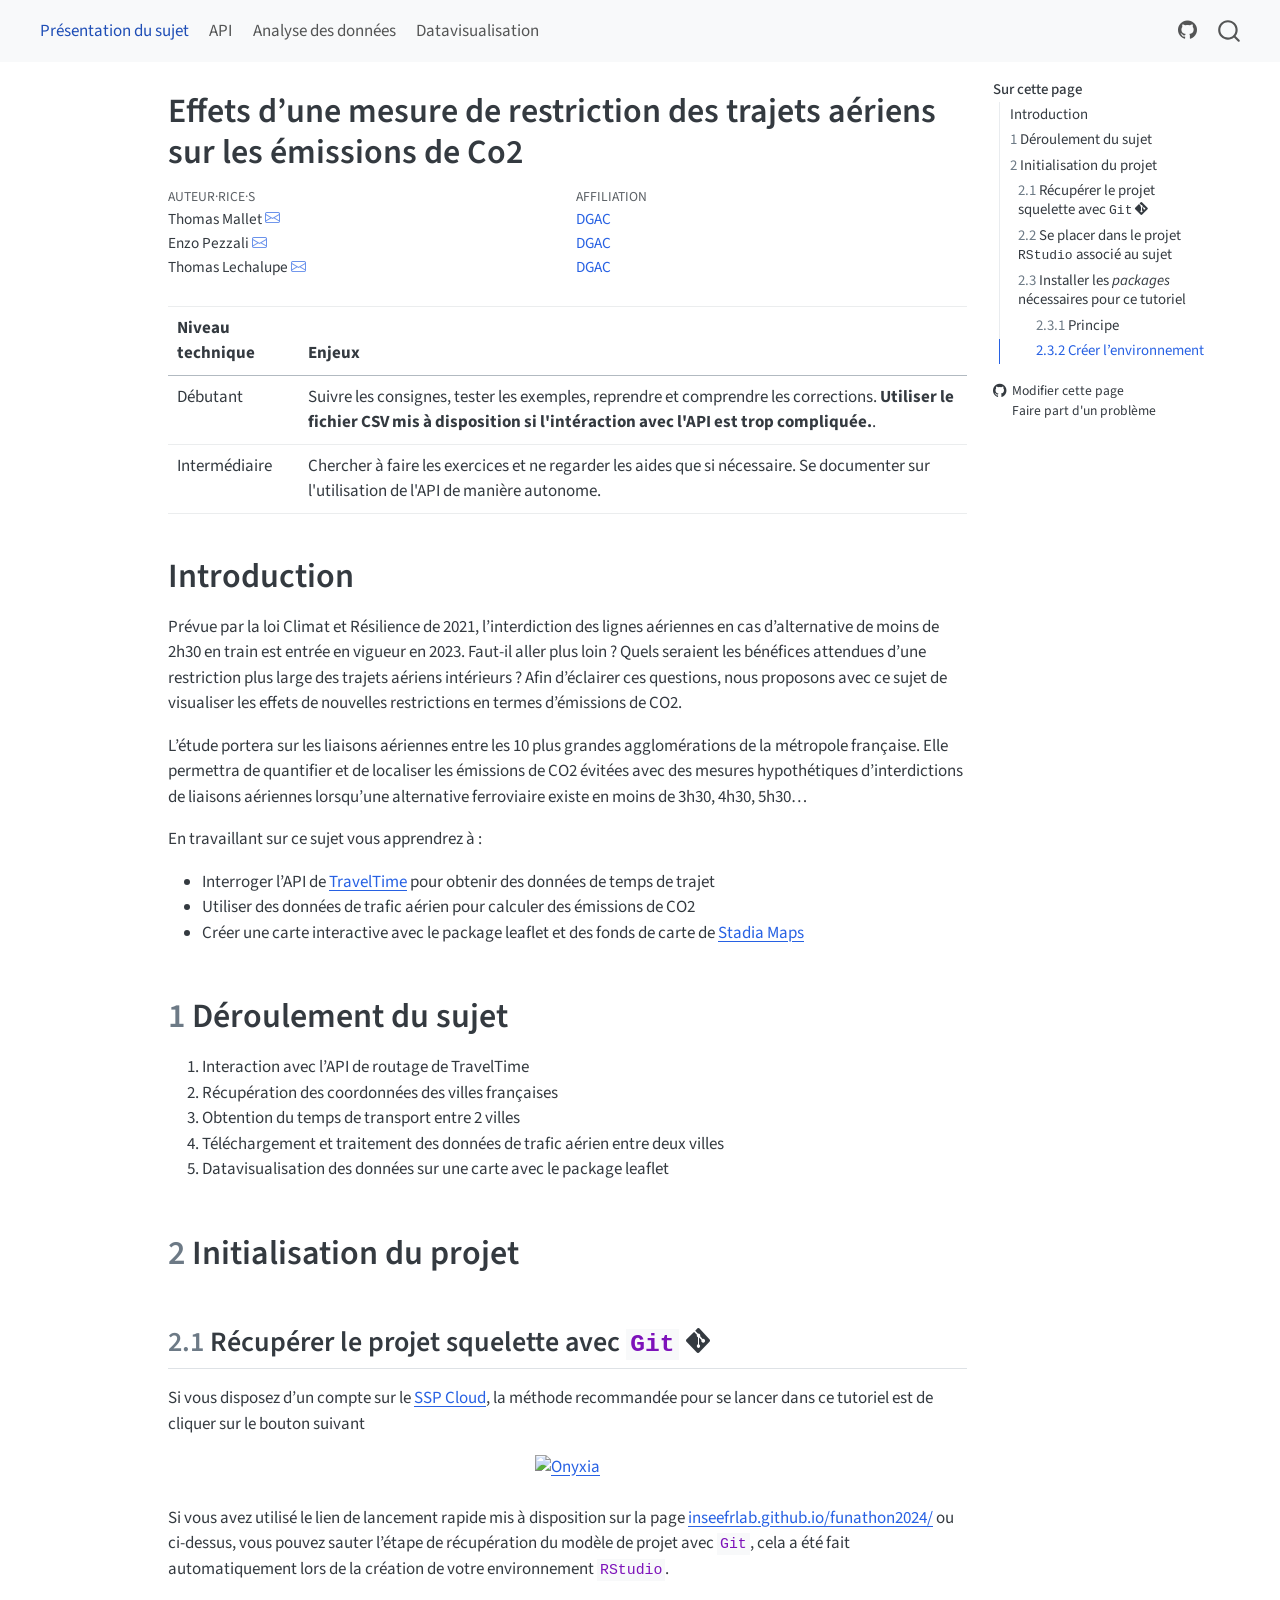
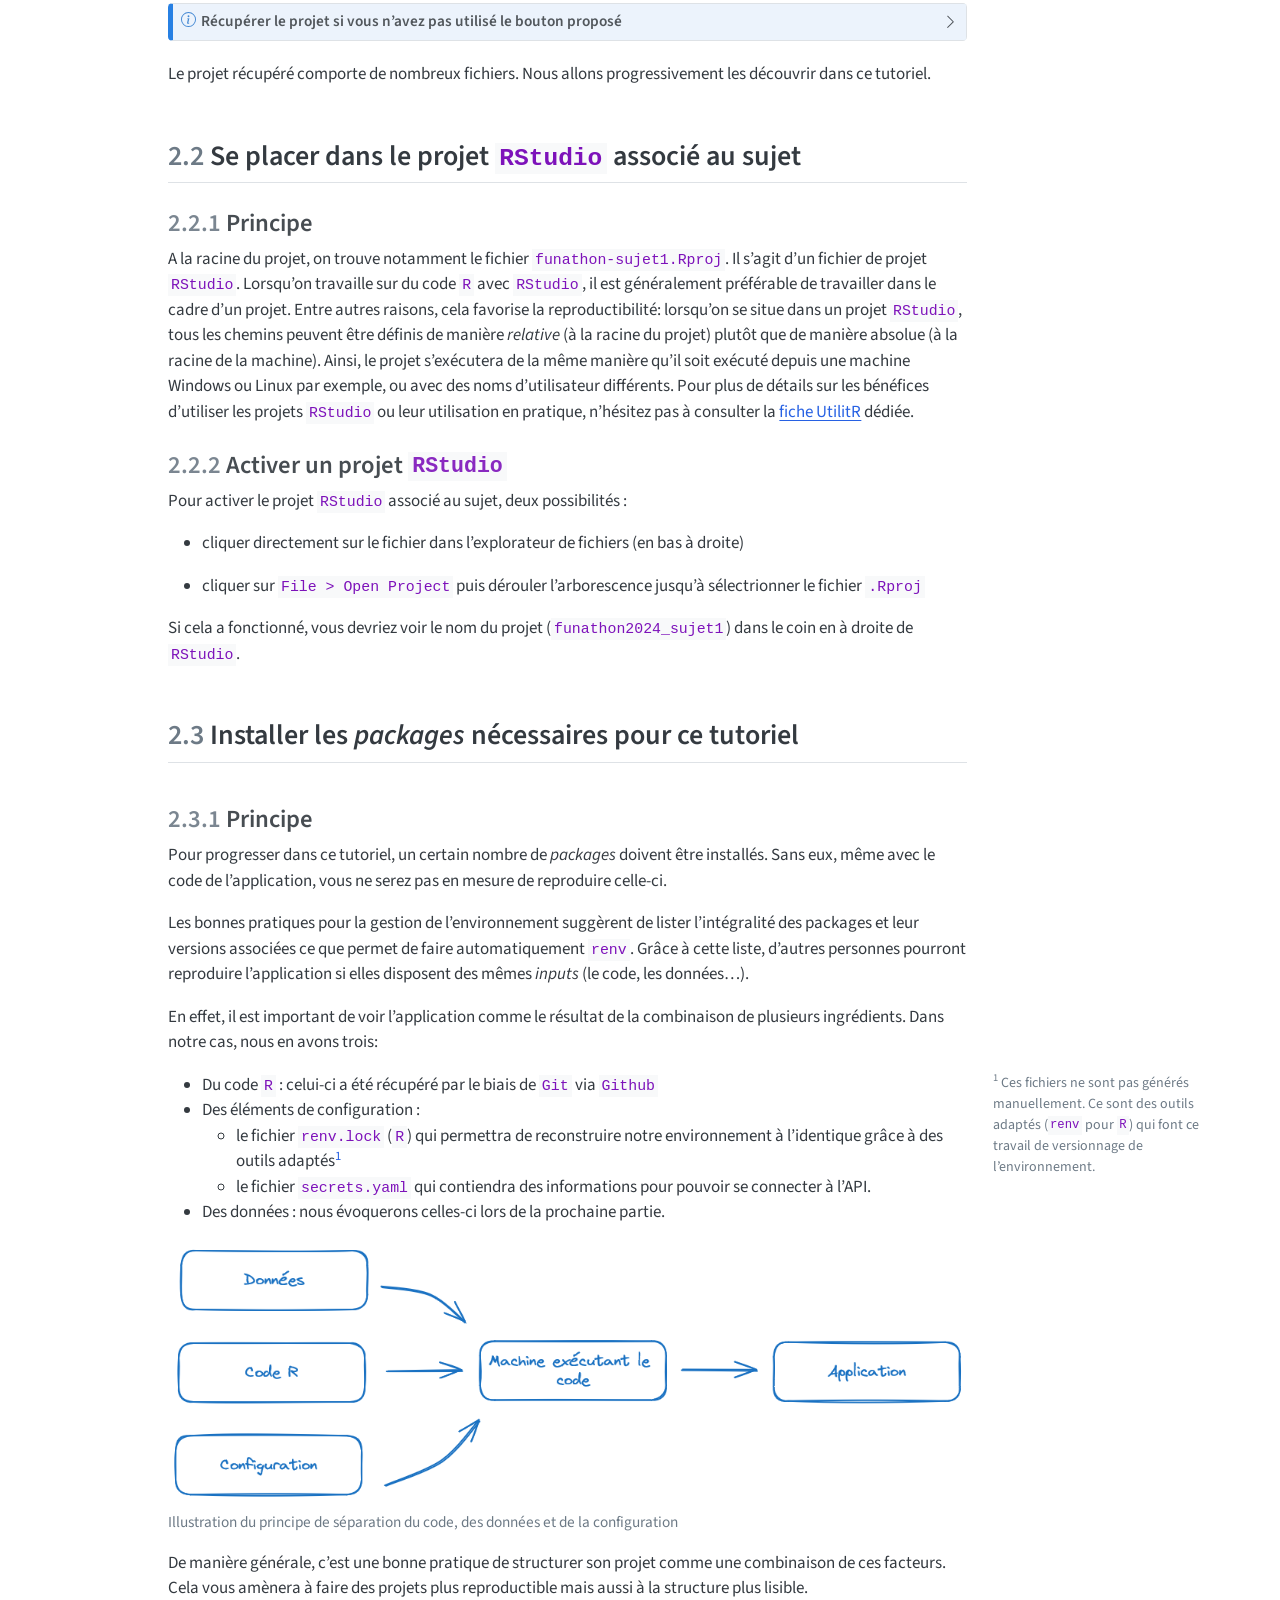
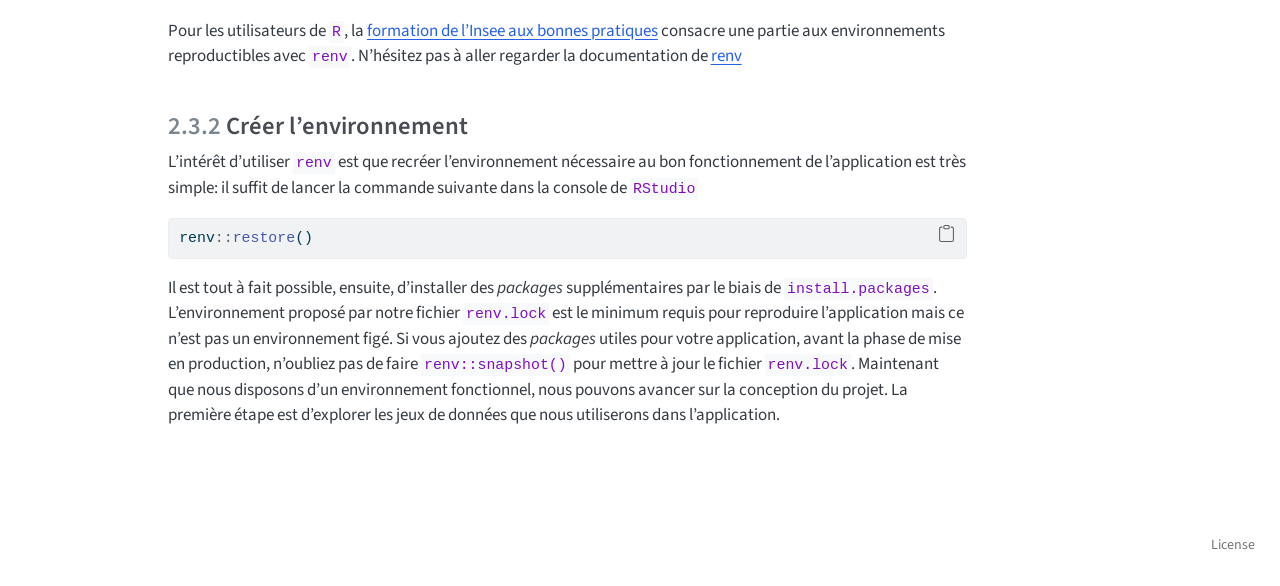
==== commit de141bd4: "Built site for gh-pages" ====
--- a/index.html
+++ b/index.html
@@ -234,6 +234,24 @@
 </header>
 
 
+<table class="caption-top table" data-quarto-postprocess="true">
+<thead>
+<tr class="header">
+<th data-quarto-table-cell-role="th">Niveau technique</th>
+<th data-quarto-table-cell-role="th">Enjeux</th>
+</tr>
+</thead>
+<tbody>
+<tr class="odd">
+<td><span class="level-button level-debutant">Débutant</span></td>
+<td>Suivre les consignes, tester les exemples, reprendre et comprendre les corrections. <strong>Utiliser le fichier CSV mis à disposition si l'intéraction avec l'API est trop compliquée.</strong>.</td>
+</tr>
+<tr class="even">
+<td><span class="level-button level-intermediaire">Intermédiaire</span></td>
+<td>Chercher à faire les exercices et ne regarder les aides que si nécessaire. Se documenter sur l'utilisation de l'API de manière autonome.</td>
+</tr>
+</tbody>
+</table>
 <section id="introduction" class="level1 unnumbered">
 <h1 class="unnumbered">Introduction</h1>
 <p>Prévue par la loi Climat et Résilience de 2021, l’interdiction des lignes aériennes en cas d’alternative de moins de 2h30 en train est entrée en vigueur en 2023. Faut-il aller plus loin ? Quels seraient les bénéfices attendues d’une restriction plus large des trajets aériens intérieurs ? Afin d’éclairer ces questions, nous proposons avec ce sujet de visualiser les effets de nouvelles restrictions en termes d’émissions de CO2.</p>
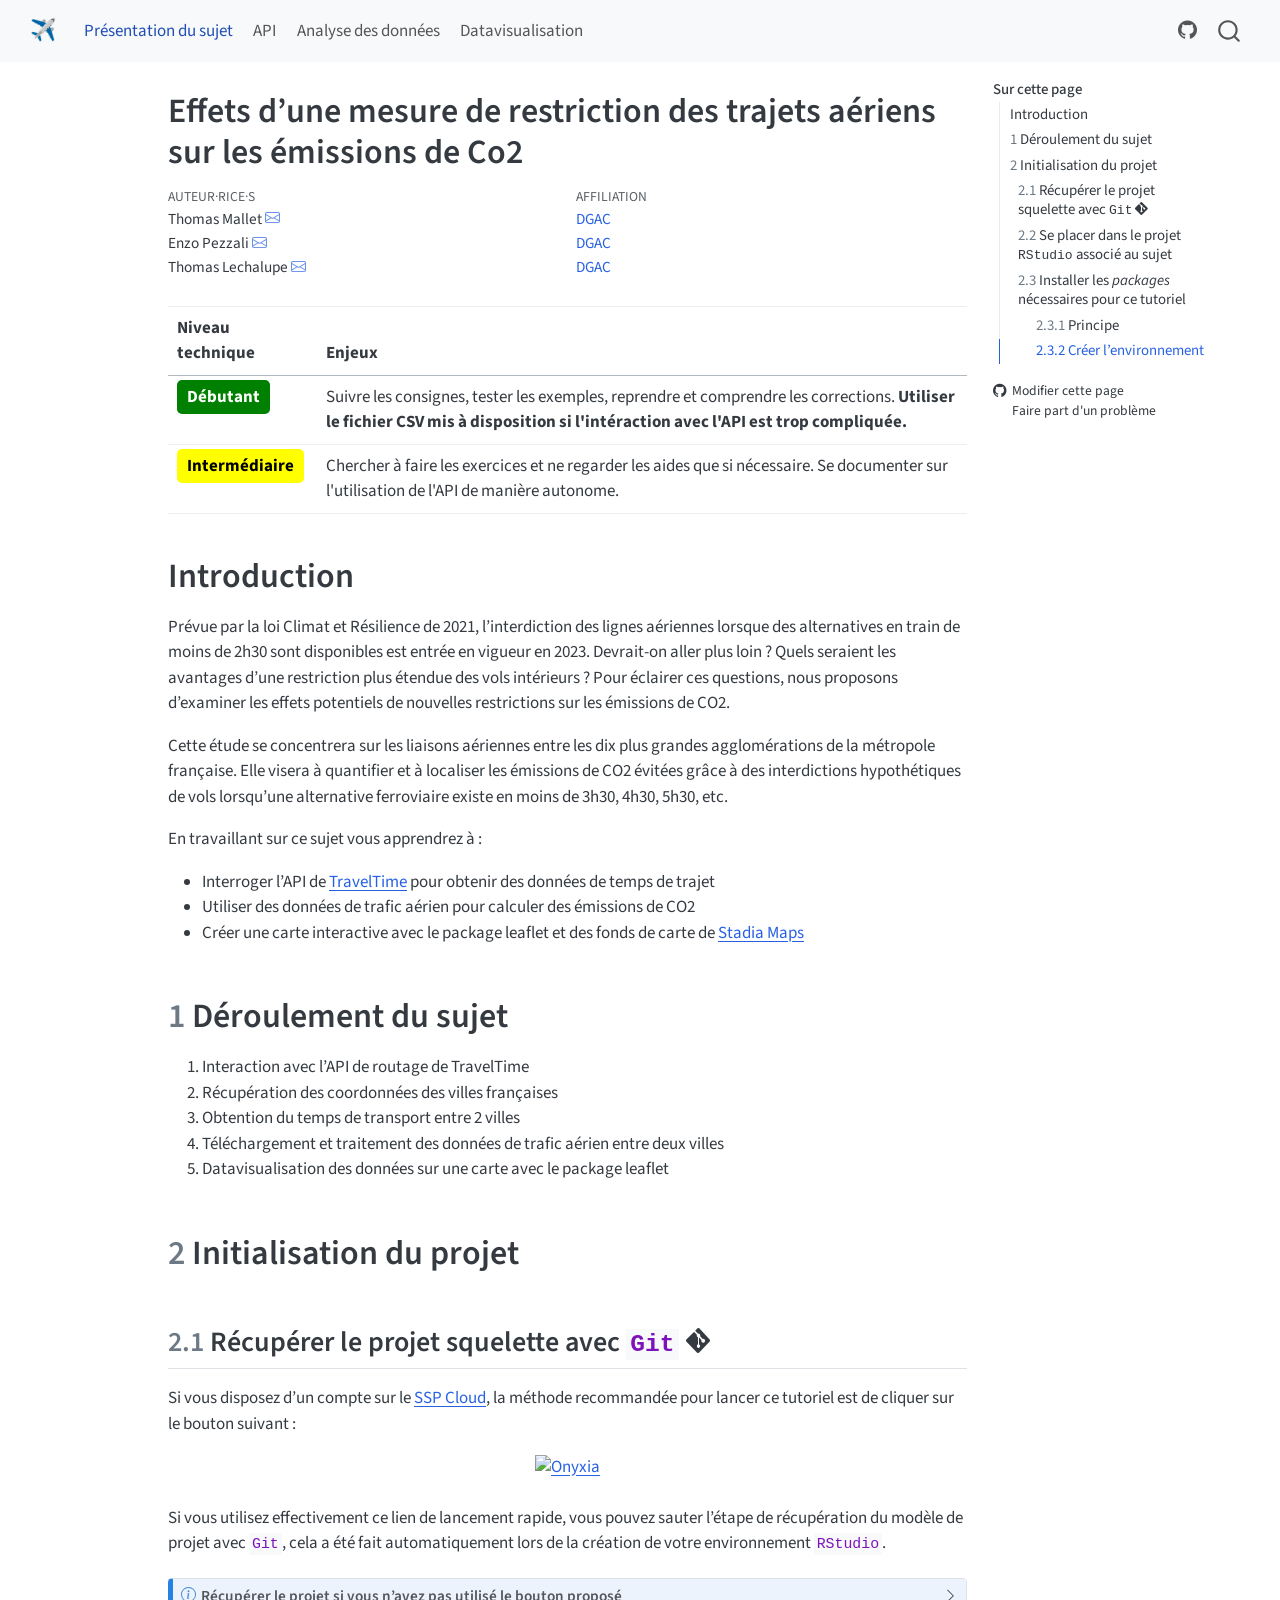
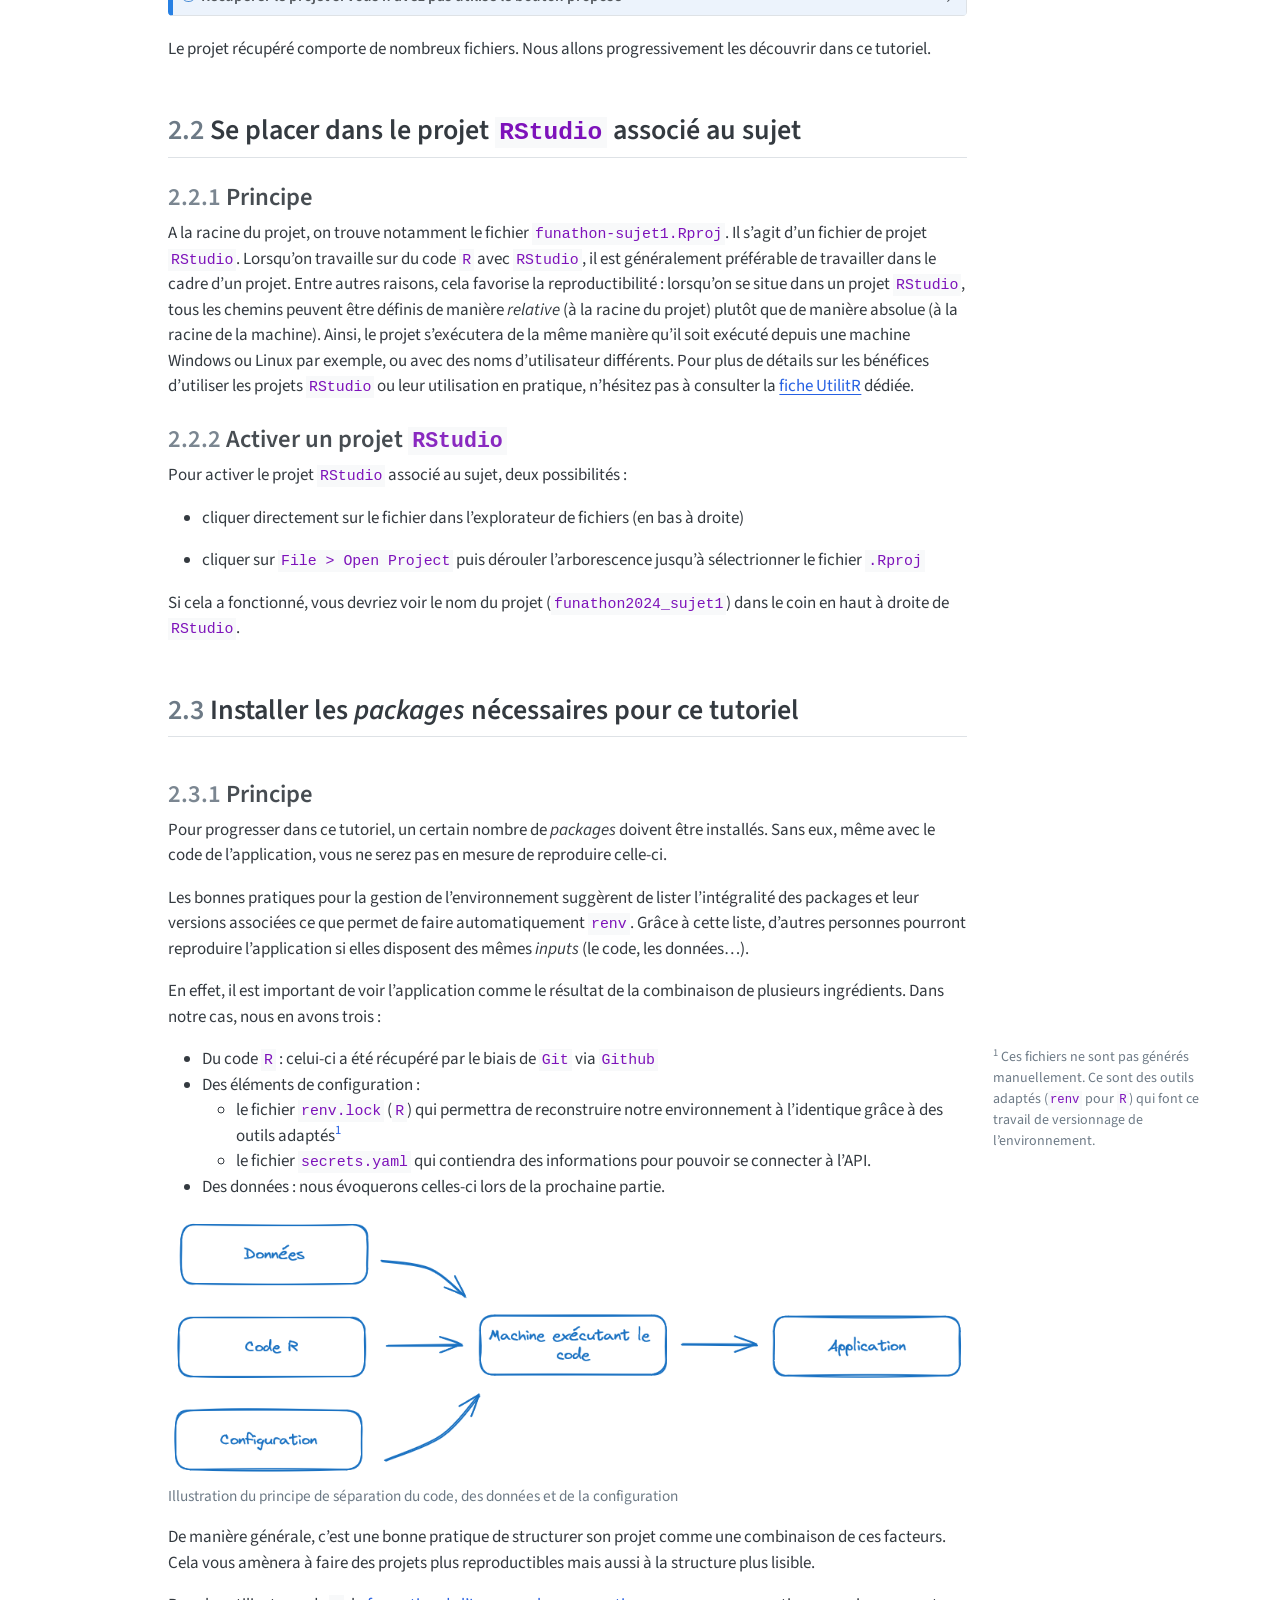
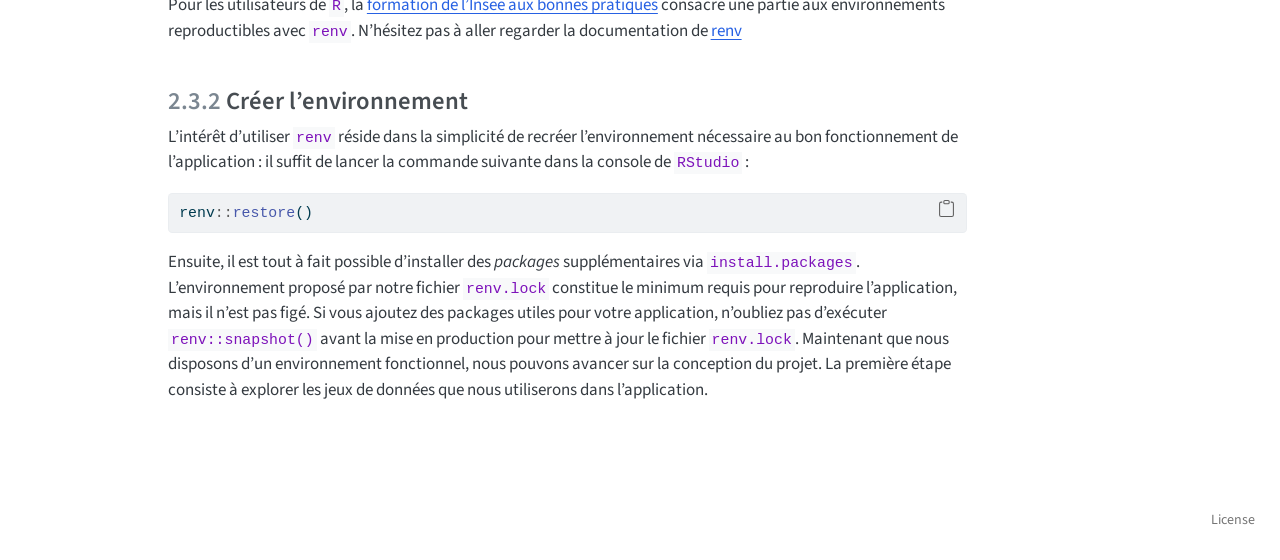
==== commit 1fc14798: "Built site for gh-pages" ====
--- a/index.html
+++ b/index.html
@@ -10,7 +10,7 @@
 <meta name="author" content="Enzo Pezzali">
 <meta name="author" content="Thomas Lechalupe">
 
-<title>Funathon 2024 - Sujet 1 - Effets d’une mesure de restriction des trajets aériens sur les émissions de Co2</title>
+<title>✈️ - Effets d’une mesure de restriction des trajets aériens sur les émissions de Co2</title>
 <style>
 code{white-space: pre-wrap;}
 span.smallcaps{font-variant: small-caps;}
@@ -108,9 +108,9 @@
 
 
 <link rel="stylesheet" href="style/custom_styles.css">
-<meta property="og:title" content="Funathon 2024 - Sujet 1 - Effets d’une mesure de restriction des trajets aériens sur les émissions de Co2">
+<meta property="og:title" content="✈️ - Effets d’une mesure de restriction des trajets aériens sur les émissions de Co2">
 <meta property="og:description" content="Visualiser les émissions de CO2 liées à une mesure de restriction de liaison aérienne relativement à des durées de trajets ferroviaires dans le cadre. L’étude portera sur les liaisons aériennes entre les 10 plus grandes agglomérations de la Métropole française. Elle permettra de quantifier et de localiser les émissions de CO2 évitées avec des mesures hypothétiques d’interdictions de liaisons aériennes lorsqu’une alternative ferroviaire existe en moins de 3h30, 4h30, 5h30…">
-<meta property="og:site_name" content="Funathon 2024 - Sujet 1">
+<meta property="og:site_name" content="✈️">
 </head>
 
 <body class="nav-fixed">
@@ -119,6 +119,11 @@
   <header id="quarto-header" class="headroom fixed-top">
     <nav class="navbar navbar-expand-lg " data-bs-theme="dark">
       <div class="navbar-container container-fluid">
+      <div class="navbar-brand-container mx-auto">
+    <a class="navbar-brand" href="./index.html">
+    <span class="navbar-title">✈️</span>
+    </a>
+  </div>
             <div id="quarto-search" class="" title="Recherche"></div>
           <button class="navbar-toggler" type="button" data-bs-toggle="collapse" data-bs-target="#navbarCollapse" aria-controls="navbarCollapse" aria-expanded="false" aria-label="Basculer la navigation" onclick="if (window.quartoToggleHeadroom) { window.quartoToggleHeadroom(); }">
   <span class="navbar-toggler-icon"></span>
@@ -244,7 +249,7 @@
 <tbody>
 <tr class="odd">
 <td><span class="level-button level-debutant">Débutant</span></td>
-<td>Suivre les consignes, tester les exemples, reprendre et comprendre les corrections. <strong>Utiliser le fichier CSV mis à disposition si l'intéraction avec l'API est trop compliquée.</strong>.</td>
+<td>Suivre les consignes, tester les exemples, reprendre et comprendre les corrections. <strong>Utiliser le fichier CSV mis à disposition si l'intéraction avec l'API est trop compliquée.</strong></td>
 </tr>
 <tr class="even">
 <td><span class="level-button level-intermediaire">Intermédiaire</span></td>
@@ -254,8 +259,8 @@
 </table>
 <section id="introduction" class="level1 unnumbered">
 <h1 class="unnumbered">Introduction</h1>
-<p>Prévue par la loi Climat et Résilience de 2021, l’interdiction des lignes aériennes en cas d’alternative de moins de 2h30 en train est entrée en vigueur en 2023. Faut-il aller plus loin ? Quels seraient les bénéfices attendues d’une restriction plus large des trajets aériens intérieurs ? Afin d’éclairer ces questions, nous proposons avec ce sujet de visualiser les effets de nouvelles restrictions en termes d’émissions de CO2.</p>
-<p>L’étude portera sur les liaisons aériennes entre les 10 plus grandes agglomérations de la métropole française. Elle permettra de quantifier et de localiser les émissions de CO2 évitées avec des mesures hypothétiques d’interdictions de liaisons aériennes lorsqu’une alternative ferroviaire existe en moins de 3h30, 4h30, 5h30…</p>
+<p>Prévue par la loi Climat et Résilience de 2021, l’interdiction des lignes aériennes lorsque des alternatives en train de moins de 2h30 sont disponibles est entrée en vigueur en 2023. Devrait-on aller plus loin ? Quels seraient les avantages d’une restriction plus étendue des vols intérieurs ? Pour éclairer ces questions, nous proposons d’examiner les effets potentiels de nouvelles restrictions sur les émissions de CO2.</p>
+<p>Cette étude se concentrera sur les liaisons aériennes entre les dix plus grandes agglomérations de la métropole française. Elle visera à quantifier et à localiser les émissions de CO2 évitées grâce à des interdictions hypothétiques de vols lorsqu’une alternative ferroviaire existe en moins de 3h30, 4h30, 5h30, etc.</p>
 <p>En travaillant sur ce sujet vous apprendrez à :</p>
 <ul>
 <li>Interroger l’API de <a href="https://traveltime.com/">TravelTime</a> pour obtenir des données de temps de trajet</li>
@@ -277,12 +282,12 @@
 <h1 data-number="2"><span class="header-section-number">2</span> Initialisation du projet</h1>
 <section id="récupérer-le-projet-squelette-avec-git" class="level2" data-number="2.1">
 <h2 data-number="2.1" class="anchored" data-anchor-id="récupérer-le-projet-squelette-avec-git"><span class="header-section-number">2.1</span> Récupérer le projet squelette avec <code>Git</code> <i class="fa-brands fa-git-alt" aria-label="git-alt"></i></h2>
-<p>Si vous disposez d’un compte sur le <a href="https://www.sspcloud.fr/">SSP Cloud</a>, la méthode recommandée pour se lancer dans ce tutoriel est de cliquer sur le bouton suivant</p>
+<p>Si vous disposez d’un compte sur le <a href="https://www.sspcloud.fr/">SSP Cloud</a>, la méthode recommandée pour lancer ce tutoriel est de cliquer sur le bouton suivant :</p>
 <center>
 <a href="https://datalab.sspcloud.fr/launcher/ide/rstudio?version=1.15.25&amp;autoLaunch=true&amp;networking.user.enabled=true&amp;git.repository=«https%3A%2F%2Fgithub.com%2FInseeFrLab%2Ffunathon2024_sujet1.git»&amp;onyxia.friendlyName=«funathon2024-sujet1»&amp;kubernetes.role=«admin»" target="_blank" rel="noopener"><img src="https://img.shields.io/badge/SSP%20Cloud-Ouvrir_dans_RStudio-blue?logo=rstudio&amp;logoColor=blue" alt="Onyxia"></a>
 </center>
 <br>
-<p>Si vous avez utilisé le lien de lancement rapide mis à disposition sur la page <a href="https://inseefrlab.github.io/funathon2024/">inseefrlab.github.io/funathon2024/</a> ou ci-dessus, vous pouvez sauter l’étape de récupération du modèle de projet avec <code>Git</code>, cela a été fait automatiquement lors de la création de votre environnement <code>RStudio</code>.</p>
+<p>Si vous utilisez effectivement ce lien de lancement rapide, vous pouvez sauter l’étape de récupération du modèle de projet avec <code>Git</code>, cela a été fait automatiquement lors de la création de votre environnement <code>RStudio</code>.</p>
 <div class="callout callout-style-default callout-note callout-titled">
 <div class="callout-header d-flex align-content-center" data-bs-toggle="collapse" data-bs-target=".callout-1-contents" aria-controls="callout-1" aria-expanded="false" aria-label="Toggle callout">
 <div class="callout-icon-container">
@@ -310,7 +315,7 @@
 </ul>
 <p><img src="https://book.utilitr.org/pics_resized/git/create_project_2.png" class="img-fluid"></p>
 <ul>
-<li>3️⃣ Dans la fenêtre <code>Repository URL</code>, copier <code>{.r}https://github.com/inseefrlab/funathon2024_sujet1.git</code> laisser les valeurs par défaut qui viennent ensuite et créer le projet.</li>
+<li>3️⃣ Dans la fenêtre <code>Repository URL</code>, copier <code>https://github.com/inseefrlab/funathon2024_sujet1.git</code> laisser les valeurs par défaut qui viennent ensuite et créer le projet.</li>
 </ul>
 </div>
 <div id="tabset-1-2" class="tab-pane" role="tabpanel" aria-labelledby="tabset-1-2-tab">
@@ -329,7 +334,7 @@
 <h2 data-number="2.2" class="anchored" data-anchor-id="se-placer-dans-le-projet-rstudio-associé-au-sujet"><span class="header-section-number">2.2</span> Se placer dans le projet <code>RStudio</code> associé au sujet</h2>
 <section id="principe" class="level3" data-number="2.2.1">
 <h3 data-number="2.2.1" class="anchored" data-anchor-id="principe"><span class="header-section-number">2.2.1</span> Principe</h3>
-<p>A la racine du projet, on trouve notamment le fichier <code>funathon-sujet1.Rproj</code>. Il s’agit d’un fichier de projet <code>RStudio</code>. Lorsqu’on travaille sur du code <code>R</code> avec <code>RStudio</code>, il est généralement préférable de travailler dans le cadre d’un projet. Entre autres raisons, cela favorise la reproductibilité: lorsqu’on se situe dans un projet <code>RStudio</code>, tous les chemins peuvent être définis de manière <em>relative</em> (à la racine du projet) plutôt que de manière absolue (à la racine de la machine). Ainsi, le projet s’exécutera de la même manière qu’il soit exécuté depuis une machine Windows ou Linux par exemple, ou avec des noms d’utilisateur différents. Pour plus de détails sur les bénéfices d’utiliser les projets <code>RStudio</code> ou leur utilisation en pratique, n’hésitez pas à consulter la <a href="https://book.utilitr.org/03_Fiches_thematiques/Fiche_rprojects.html">fiche UtilitR</a> dédiée.</p>
+<p>A la racine du projet, on trouve notamment le fichier <code>funathon-sujet1.Rproj</code>. Il s’agit d’un fichier de projet <code>RStudio</code>. Lorsqu’on travaille sur du code <code>R</code> avec <code>RStudio</code>, il est généralement préférable de travailler dans le cadre d’un projet. Entre autres raisons, cela favorise la reproductibilité : lorsqu’on se situe dans un projet <code>RStudio</code>, tous les chemins peuvent être définis de manière <em>relative</em> (à la racine du projet) plutôt que de manière absolue (à la racine de la machine). Ainsi, le projet s’exécutera de la même manière qu’il soit exécuté depuis une machine Windows ou Linux par exemple, ou avec des noms d’utilisateur différents. Pour plus de détails sur les bénéfices d’utiliser les projets <code>RStudio</code> ou leur utilisation en pratique, n’hésitez pas à consulter la <a href="https://book.utilitr.org/03_Fiches_thematiques/Fiche_rprojects.html">fiche UtilitR</a> dédiée.</p>
 </section>
 <section id="activer-un-projet-rstudio" class="level3" data-number="2.2.2">
 <h3 data-number="2.2.2" class="anchored" data-anchor-id="activer-un-projet-rstudio"><span class="header-section-number">2.2.2</span> Activer un projet <code>RStudio</code></h3>
@@ -338,7 +343,7 @@
 <li><p>cliquer directement sur le fichier dans l’explorateur de fichiers (en bas à droite)</p></li>
 <li><p>cliquer sur <code>File &gt; Open Project</code> puis dérouler l’arborescence jusqu’à sélectrionner le fichier <code>.Rproj</code></p></li>
 </ul>
-<p>Si cela a fonctionné, vous devriez voir le nom du projet (<code>funathon2024_sujet1</code>) dans le coin en à droite de <code>RStudio</code>.</p>
+<p>Si cela a fonctionné, vous devriez voir le nom du projet (<code>funathon2024_sujet1</code>) dans le coin en haut à droite de <code>RStudio</code>.</p>
 </section>
 </section>
 <section id="installer-les-packages-nécessaires-pour-ce-tutoriel" class="level2 page-columns page-full" data-number="2.3">
@@ -347,7 +352,7 @@
 <h3 data-number="2.3.1" class="anchored" data-anchor-id="principe-1"><span class="header-section-number">2.3.1</span> Principe</h3>
 <p>Pour progresser dans ce tutoriel, un certain nombre de <em>packages</em> doivent être installés. Sans eux, même avec le code de l’application, vous ne serez pas en mesure de reproduire celle-ci.</p>
 <p>Les bonnes pratiques pour la gestion de l’environnement suggèrent de lister l’intégralité des packages et leur versions associées ce que permet de faire automatiquement <code>renv</code>. Grâce à cette liste, d’autres personnes pourront reproduire l’application si elles disposent des mêmes <em>inputs</em> (le code, les données…).</p>
-<p>En effet, il est important de voir l’application comme le résultat de la combinaison de plusieurs ingrédients. Dans notre cas, nous en avons trois:</p>
+<p>En effet, il est important de voir l’application comme le résultat de la combinaison de plusieurs ingrédients. Dans notre cas, nous en avons trois :</p>
 <ul>
 <li>Du code <code>R</code> : celui-ci a été récupéré par le biais de <code>Git</code> via <code>Github</code></li>
 <li>Des éléments de configuration :
@@ -363,14 +368,14 @@
 <figcaption>Illustration du principe de séparation du code, des données et de la configuration</figcaption>
 </figure>
 </div>
-<p>De manière générale, c’est une bonne pratique de structurer son projet comme une combinaison de ces facteurs. Cela vous amènera à faire des projets plus reproductible mais aussi à la structure plus lisible.</p>
+<p>De manière générale, c’est une bonne pratique de structurer son projet comme une combinaison de ces facteurs. Cela vous amènera à faire des projets plus reproductibles mais aussi à la structure plus lisible.</p>
 <p>Pour les utilisateurs de <code>R</code>, la <a href="https://inseefrlab.github.io/formation-bonnes-pratiques-git-R/">formation de l’Insee aux bonnes pratiques</a> consacre une partie aux environnements reproductibles avec <code>renv</code>. N’hésitez pas à aller regarder la documentation de <a href="https://rstudio.github.io/renv/articles/renv.html">renv</a></p>
 </section>
 <section id="créer-lenvironnement" class="level3" data-number="2.3.2">
 <h3 data-number="2.3.2" class="anchored" data-anchor-id="créer-lenvironnement"><span class="header-section-number">2.3.2</span> Créer l’environnement</h3>
-<p>L’intérêt d’utiliser <code>renv</code> est que recréer l’environnement nécessaire au bon fonctionnement de l’application est très simple: il suffit de lancer la commande suivante dans la console de <code>RStudio</code></p>
+<p>L’intérêt d’utiliser <code>renv</code> réside dans la simplicité de recréer l’environnement nécessaire au bon fonctionnement de l’application : il suffit de lancer la commande suivante dans la console de <code>RStudio</code> :</p>
 <div class="sourceCode" id="cb2"><pre class="sourceCode r code-with-copy"><code class="sourceCode r"><span id="cb2-1"><a href="#cb2-1" aria-hidden="true" tabindex="-1"></a>renv<span class="sc">::</span><span class="fu">restore</span>()</span></code><button title="Copier vers le presse-papier" class="code-copy-button"><i class="bi"></i></button></pre></div>
-<p>Il est tout à fait possible, ensuite, d’installer des <em>packages</em> supplémentaires par le biais de <code>install.packages</code>. L’environnement proposé par notre fichier <code>renv.lock</code> est le minimum requis pour reproduire l’application mais ce n’est pas un environnement figé. Si vous ajoutez des <em>packages</em> utiles pour votre application, avant la phase de mise en production, n’oubliez pas de faire <code>renv::snapshot()</code> pour mettre à jour le fichier <code>renv.lock</code>. Maintenant que nous disposons d’un environnement fonctionnel, nous pouvons avancer sur la conception du projet. La première étape est d’explorer les jeux de données que nous utiliserons dans l’application.</p>
+<p>Ensuite, il est tout à fait possible d’installer des <em>packages</em> supplémentaires via <code>install.packages</code>. L’environnement proposé par notre fichier <code>renv.lock</code> constitue le minimum requis pour reproduire l’application, mais il n’est pas figé. Si vous ajoutez des packages utiles pour votre application, n’oubliez pas d’exécuter <code>renv::snapshot()</code> avant la mise en production pour mettre à jour le fichier <code>renv.lock</code>. Maintenant que nous disposons d’un environnement fonctionnel, nous pouvons avancer sur la conception du projet. La première étape consiste à explorer les jeux de données que nous utiliserons dans l’application.</p>
 
 
 </section>
--- a/style/custom_styles.css
+++ b/style/custom_styles.css
@@ -3,4 +3,25 @@
   max-height: 300px;
   overflow: scroll;
   background: #f0f0f0;
+}
+
+.level-button {
+  padding: 5px 10px;
+  border-radius: 5px;
+  color: white;
+  font-weight: bold;
+  margin-right: 5px;
+}
+
+.level-debutant {
+  background-color: green;
+}
+
+.level-intermediaire {
+  background-color: yellow;
+  color: black; /* Black text on yellow background for better contrast */
+}
+
+.level-expert {
+  background-color: red;
 }
